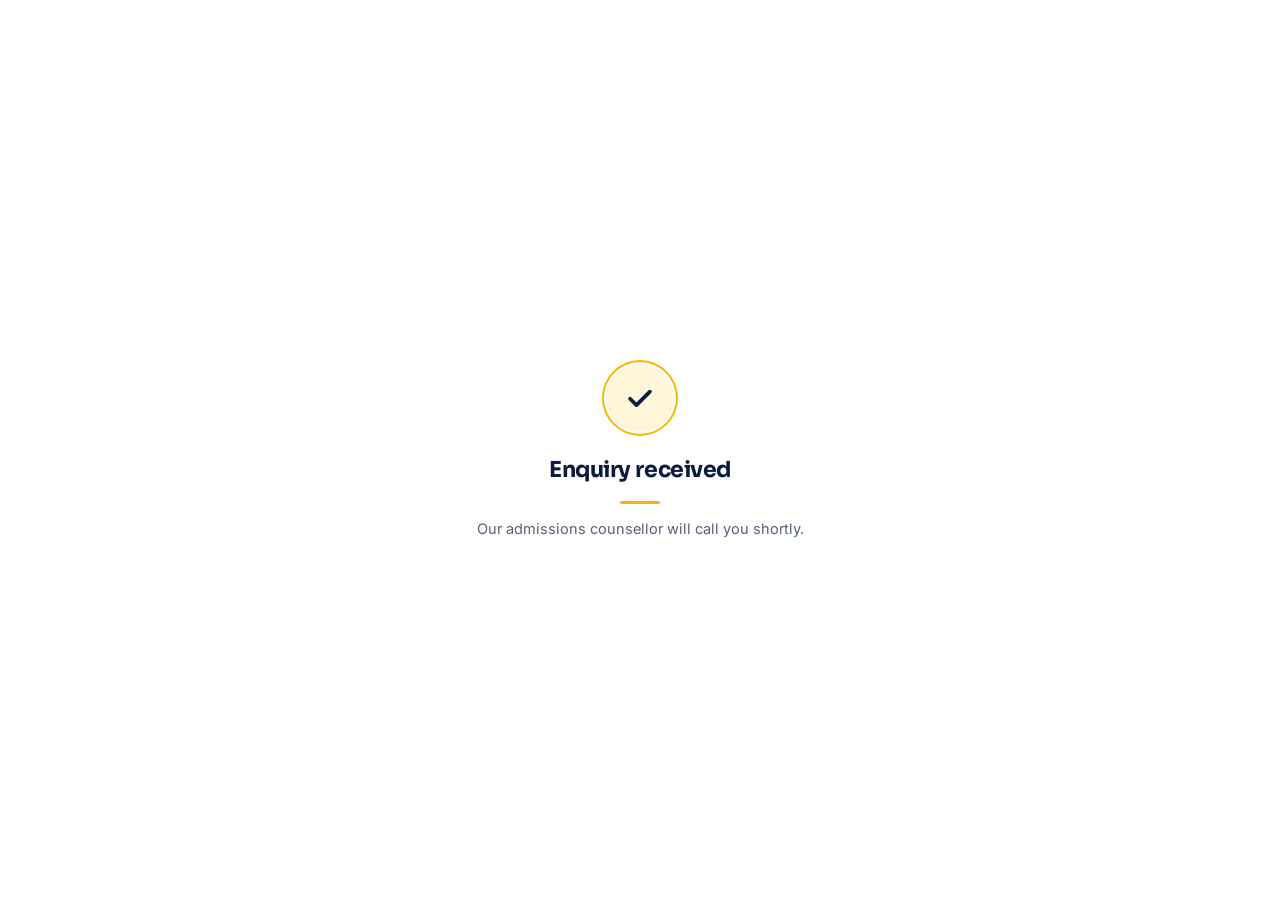
==== thank-you.html @ e4c2b030 "dfgh" ====
<!doctype html>
<html lang="en">
<head>
  <meta charset="utf-8">
  <meta name="viewport" content="width=device-width, initial-scale=1">
  <meta name="robots" content="noindex, nofollow">
  <title>Enquiry received · Graphic Era</title>
  <!-- Shown inside the hero form card after a NoPaperForms submission (set as the widget's redirect URL). -->
  <style>
    @font-face{font-family:"Sora";src:url(assets/fonts/sora.woff2) format("woff2");font-weight:100 800;font-display:swap}
    @font-face{font-family:"Inter";src:url(assets/fonts/inter.woff2) format("woff2");font-weight:100 900;font-display:swap}
    :root{--ink:#0A1B3F;--gold:#F5B700;--muted:#55617B;--line:#E2E7F1}
    *{box-sizing:border-box}
    html,body{height:100%;margin:0}
    body{display:grid;place-items:center;padding:24px;background:#fff;color:var(--ink);
      font-family:"Inter",ui-sans-serif,system-ui,-apple-system,"Segoe UI",Roboto,sans-serif;-webkit-font-smoothing:antialiased;text-align:center}
    .done{width:100%;max-width:340px;display:grid;justify-items:center;gap:14px}
    .tick{width:76px;height:76px;border-radius:50%;display:grid;place-items:center;
      background:radial-gradient(circle,#FFF6D9 0 62%,transparent 63%);box-shadow:inset 0 0 0 2px var(--gold);animation:pop .5s cubic-bezier(.2,.9,.3,1.3) both}
    .tick svg{width:34px;height:34px}
    .tick path{fill:none;stroke:var(--ink);stroke-width:2.6;stroke-linecap:round;stroke-linejoin:round;stroke-dasharray:24;stroke-dashoffset:24;animation:draw .45s .35s ease-out forwards}
    h1{margin:6px 0 0;font-family:"Sora","Inter",sans-serif;font-size:22px;line-height:1.25;font-weight:700;letter-spacing:-.02em}
    p{margin:0;font-size:14.5px;line-height:1.55;color:var(--muted)}
    .rule{width:40px;height:3px;border-radius:3px;background:var(--gold);margin-top:4px}
    @keyframes pop{from{transform:scale(.6);opacity:0}}
    @keyframes draw{to{stroke-dashoffset:0}}
    @media (prefers-reduced-motion:reduce){.tick{animation:none}.tick path{animation:none;stroke-dashoffset:0}}
  </style>
</head>
<body>
  <main class="done" role="status">
    <div class="tick" aria-hidden="true"><svg viewBox="0 0 24 24"><path d="m5 12.5 4.5 4.5L19 7.5"/></svg></div>
    <h1>Enquiry received</h1>
    <span class="rule" aria-hidden="true"></span>
    <p>Our admissions counsellor will call you shortly.</p>
  </main>
</body>
</html>
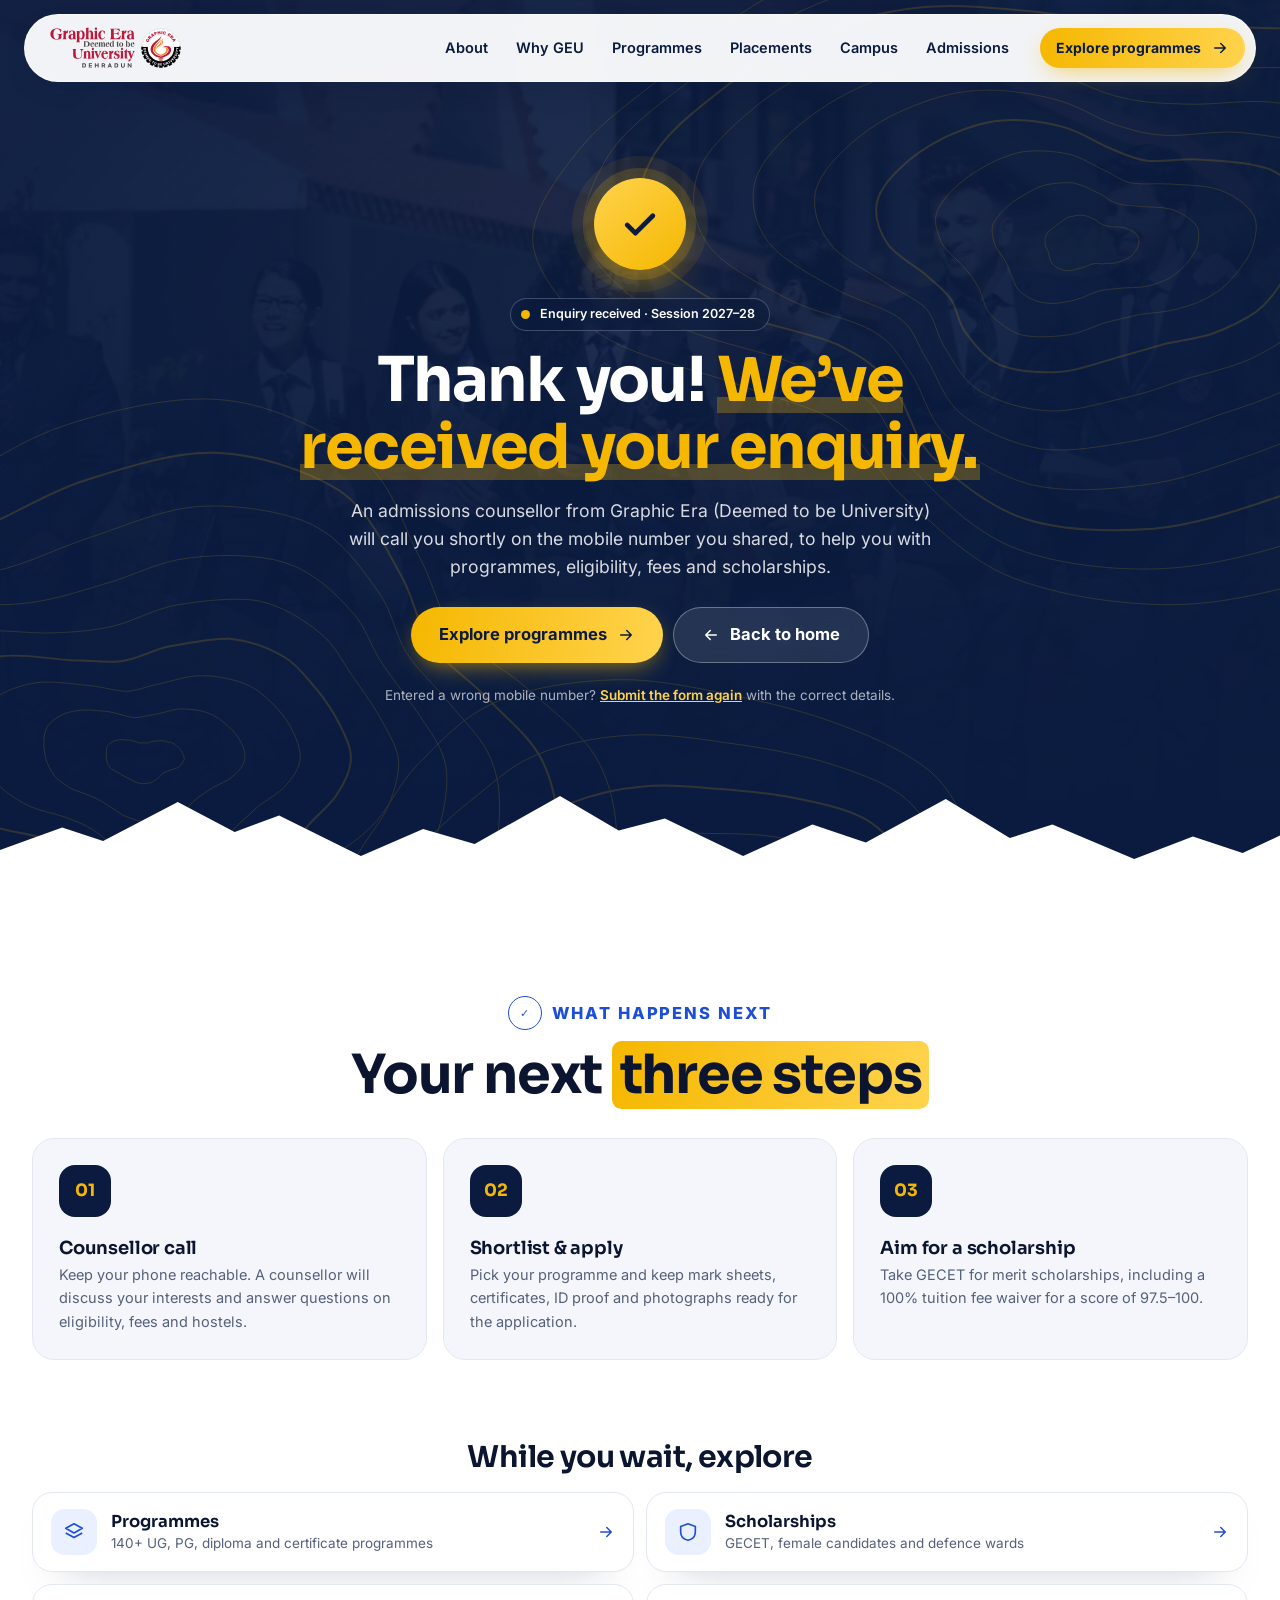
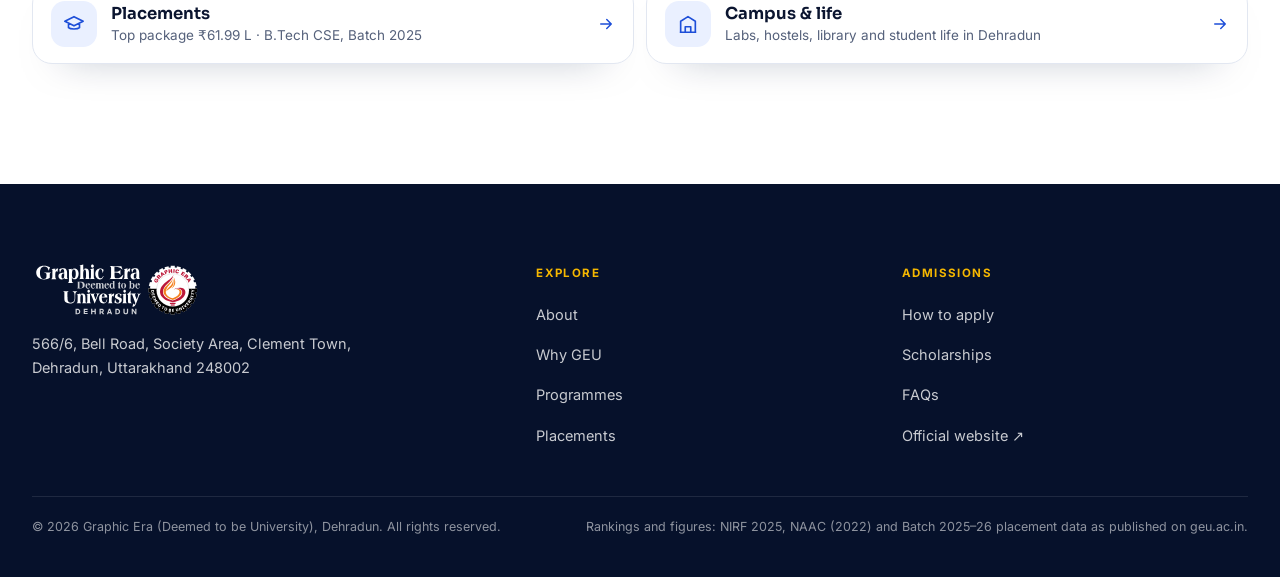
==== commit bf86b454: "jh" ====
--- a/thank-you.html
+++ b/thank-you.html
@@ -2,37 +2,149 @@
 <html lang="en">
 <head>
   <meta charset="utf-8">
-  <meta name="viewport" content="width=device-width, initial-scale=1">
+  <meta name="viewport" content="width=device-width, initial-scale=1, viewport-fit=cover">
   <meta name="robots" content="noindex, nofollow">
-  <title>Enquiry received · Graphic Era</title>
-  <!-- Shown inside the hero form card after a NoPaperForms submission (set as the widget's redirect URL). -->
-  <style>
-    @font-face{font-family:"Sora";src:url(assets/fonts/sora.woff2) format("woff2");font-weight:100 800;font-display:swap}
-    @font-face{font-family:"Inter";src:url(assets/fonts/inter.woff2) format("woff2");font-weight:100 900;font-display:swap}
-    :root{--ink:#0A1B3F;--gold:#F5B700;--muted:#55617B;--line:#E2E7F1}
-    *{box-sizing:border-box}
-    html,body{height:100%;margin:0}
-    body{display:grid;place-items:center;padding:24px;background:#fff;color:var(--ink);
-      font-family:"Inter",ui-sans-serif,system-ui,-apple-system,"Segoe UI",Roboto,sans-serif;-webkit-font-smoothing:antialiased;text-align:center}
-    .done{width:100%;max-width:340px;display:grid;justify-items:center;gap:14px}
-    .tick{width:76px;height:76px;border-radius:50%;display:grid;place-items:center;
-      background:radial-gradient(circle,#FFF6D9 0 62%,transparent 63%);box-shadow:inset 0 0 0 2px var(--gold);animation:pop .5s cubic-bezier(.2,.9,.3,1.3) both}
-    .tick svg{width:34px;height:34px}
-    .tick path{fill:none;stroke:var(--ink);stroke-width:2.6;stroke-linecap:round;stroke-linejoin:round;stroke-dasharray:24;stroke-dashoffset:24;animation:draw .45s .35s ease-out forwards}
-    h1{margin:6px 0 0;font-family:"Sora","Inter",sans-serif;font-size:22px;line-height:1.25;font-weight:700;letter-spacing:-.02em}
-    p{margin:0;font-size:14.5px;line-height:1.55;color:var(--muted)}
-    .rule{width:40px;height:3px;border-radius:3px;background:var(--gold);margin-top:4px}
-    @keyframes pop{from{transform:scale(.6);opacity:0}}
-    @keyframes draw{to{stroke-dashoffset:0}}
-    @media (prefers-reduced-motion:reduce){.tick{animation:none}.tick path{animation:none;stroke-dashoffset:0}}
-  </style>
+  <title>Thank you · Enquiry received · Graphic Era (Deemed to be University)</title>
+  <meta name="description" content="Your admissions enquiry for Session 2027–28 at Graphic Era (Deemed to be University), Dehradun has been received.">
+  <meta name="theme-color" content="#0A1B3F">
+  <link rel="icon" href="assets/brand/favicon.svg" type="image/svg+xml">
+  <script>
+    // NoPaperForms opens its redirect URL inside the form's iframe. There we show only a compact
+    // confirmation and send the whole tab to this page, so the visitor sees the full thank-you page.
+    // Works when this file is on the same domain (and http/https, www/non-www) as the landing page.
+    (function () {
+      if (window.top === window.self) return;
+      document.documentElement.classList.add('ty-framed');
+      try { window.top.location.href = window.location.href; } catch (e) { /* blocked: the compact card + "Continue" link stay */ }
+    })();
+  </script>
+  <link rel="preload" href="assets/fonts/sora.woff2" as="font" type="font/woff2" crossorigin>
+  <link rel="preload" href="assets/fonts/inter.woff2" as="font" type="font/woff2" crossorigin>
+  <link rel="stylesheet" href="assets/css/style.css?v=12">
+  <!-- Conversion tags (Google Ads, Meta, GA4 "generate_lead"…) go here, wrapped in
+       if (window.top === window.self) { … } so they fire once, on the full page only. -->
 </head>
 <body>
-  <main class="done" role="status">
-    <div class="tick" aria-hidden="true"><svg viewBox="0 0 24 24"><path d="m5 12.5 4.5 4.5L19 7.5"/></svg></div>
-    <h1>Enquiry received</h1>
-    <span class="rule" aria-hidden="true"></span>
-    <p>Our admissions counsellor will call you shortly.</p>
-  </main>
+<svg width="0" height="0" style="position:absolute" aria-hidden="true">
+  <symbol id="i-arrow" viewBox="0 0 24 24"><path d="M5 12h14M13 6l6 6-6 6" fill="none" stroke="currentColor" stroke-width="2" stroke-linecap="round" stroke-linejoin="round"/></symbol>
+  <symbol id="i-back" viewBox="0 0 24 24"><path d="M19 12H5M11 6l-6 6 6 6" fill="none" stroke="currentColor" stroke-width="2" stroke-linecap="round" stroke-linejoin="round"/></symbol>
+  <symbol id="i-phone" viewBox="0 0 24 24"><path d="M5 4h4l2 5-2.5 1.5a11 11 0 0 0 5 5L15 13l5 2v4a2 2 0 0 1-2 2A16 16 0 0 1 3 6a2 2 0 0 1 2-2" fill="none" stroke="currentColor" stroke-width="1.8" stroke-linejoin="round"/></symbol>
+  <symbol id="i-layers" viewBox="0 0 24 24"><path d="m12 3 9 5-9 5-9-5 9-5z M3 13l9 5 9-5" fill="none" stroke="currentColor" stroke-width="1.8" stroke-linejoin="round"/></symbol>
+  <symbol id="i-building" viewBox="0 0 24 24"><path d="M4 21V9l8-5 8 5v12M9 21v-6h6v6M3 21h18" fill="none" stroke="currentColor" stroke-width="1.8" stroke-linejoin="round"/></symbol>
+  <symbol id="i-cap" viewBox="0 0 24 24"><path d="m2 9 10-5 10 5-10 5L2 9zm4 2v5c2 2 10 2 12 0v-5" fill="none" stroke="currentColor" stroke-width="1.8" stroke-linejoin="round"/></symbol>
+  <symbol id="i-shield" viewBox="0 0 24 24"><path d="M12 3 4 6v6c0 5 3.5 8 8 9 4.5-1 8-4 8-9V6l-8-3z" fill="none" stroke="currentColor" stroke-width="1.8" stroke-linejoin="round"/></symbol>
+  <symbol id="i-menu" viewBox="0 0 24 24"><path d="M4 7h16M4 12h16M4 17h10" fill="none" stroke="currentColor" stroke-width="2" stroke-linecap="round"/></symbol>
+  <symbol id="i-close" viewBox="0 0 24 24"><path d="M6 6l12 12M18 6 6 18" fill="none" stroke="currentColor" stroke-width="2" stroke-linecap="round"/></symbol>
+  <symbol id="topo" viewBox="0 0 1440 900"><path d="M1232 250C1232 253 1230 256 1228 259C1226 262 1223 264 1220 266C1216 268 1212 269 1208 270C1204 271 1199 270 1195 271C1191 271 1188 270 1185 271C1181 272 1178 274 1174 275C1170 276 1164 278 1160 278C1155 278 1150 276 1147 274C1144 272 1142 269 1141 266C1140 263 1140 260 1139 258C1138 255 1136 253 1136 250C1136 247 1136 244 1137 242C1138 239 1140 237 1143 235C1145 233 1148 231 1151 229C1154 227 1157 224 1160 223C1164 222 1169 221 1173 221C1178 221 1182 223 1186 225C1189 226 1191 229 1194 230C1197 232 1200 232 1204 233C1208 233 1214 233 1218 234C1223 236 1228 238 1230 241C1232 243 1233 247 1232 250Z"/><path d="M1293 250C1292 257 1287 263 1283 269C1278 275 1272 280 1265 285C1258 289 1249 292 1240 294C1231 296 1221 295 1213 296C1205 297 1199 297 1191 299C1183 301 1176 306 1167 308C1158 310 1145 313 1136 311C1126 310 1117 305 1111 300C1105 295 1104 288 1101 282C1098 276 1097 271 1094 266C1091 261 1086 256 1084 250C1082 244 1081 238 1082 232C1084 226 1089 220 1094 215C1099 210 1106 205 1113 201C1120 197 1128 192 1136 190C1145 188 1157 187 1166 188C1175 190 1184 195 1192 199C1199 202 1203 207 1210 209C1216 211 1223 211 1233 212C1242 213 1256 212 1266 215C1275 218 1285 224 1290 230C1295 235 1294 243 1293 250Z"/><path d="M1350 250C1348 260 1341 270 1334 279C1327 287 1320 296 1309 302C1299 309 1285 314 1273 317C1260 321 1245 321 1233 323C1221 326 1211 328 1199 331C1186 335 1173 342 1159 344C1144 346 1125 347 1112 344C1099 340 1088 331 1080 323C1073 315 1072 304 1068 296C1063 287 1059 281 1052 274C1046 266 1035 259 1030 250C1026 241 1022 230 1024 221C1026 212 1034 202 1042 194C1050 186 1061 178 1072 172C1084 165 1098 159 1112 156C1127 154 1145 155 1159 158C1173 161 1186 170 1197 175C1208 180 1214 186 1225 188C1236 190 1249 188 1264 189C1279 190 1301 190 1315 195C1330 200 1343 210 1349 219C1355 228 1353 240 1350 250Z"/><path d="M1401 250C1397 263 1389 276 1381 287C1373 299 1365 311 1353 320C1340 329 1323 337 1307 343C1291 348 1272 350 1256 354C1239 359 1225 363 1207 368C1189 373 1169 381 1150 382C1130 383 1106 381 1090 375C1074 368 1063 353 1054 341C1046 330 1046 317 1039 307C1032 297 1023 291 1012 281C1001 272 982 262 974 250C966 238 961 223 963 210C965 197 976 183 988 172C999 161 1015 150 1031 142C1048 134 1068 126 1089 124C1109 122 1134 125 1153 130C1171 134 1187 146 1202 152C1217 158 1225 163 1241 165C1257 167 1277 162 1298 164C1319 165 1349 167 1367 174C1384 182 1399 196 1405 208C1410 221 1405 237 1401 250Z" stroke-width="2"/><path d="M1444 250C1439 266 1432 281 1424 295C1416 310 1409 325 1396 337C1383 350 1363 361 1344 370C1325 378 1302 383 1281 389C1260 396 1240 404 1216 409C1193 414 1165 423 1141 422C1116 421 1088 413 1070 402C1052 392 1042 371 1033 357C1024 343 1024 329 1014 317C1003 306 986 300 970 289C953 278 926 265 915 250C903 235 897 215 900 198C903 182 918 164 934 150C949 136 969 122 991 113C1014 103 1040 94 1066 93C1092 91 1123 96 1146 102C1170 108 1189 122 1208 128C1227 134 1239 138 1260 139C1282 140 1310 134 1336 136C1363 139 1398 143 1418 154C1437 164 1449 183 1454 199C1458 215 1449 234 1444 250Z"/><path d="M1478 250C1473 268 1469 285 1463 302C1457 320 1453 339 1440 355C1427 372 1406 387 1385 399C1363 411 1335 419 1309 428C1283 437 1256 448 1226 453C1197 458 1161 465 1132 461C1103 456 1071 442 1052 427C1032 412 1026 387 1015 370C1004 353 1003 340 988 328C973 316 946 310 923 298C901 285 867 268 853 250C838 232 833 207 838 187C843 167 863 146 883 129C902 113 927 97 954 86C981 75 1014 65 1045 63C1076 61 1112 68 1140 74C1168 81 1190 95 1214 100C1238 106 1256 106 1283 107C1311 108 1348 101 1378 106C1409 110 1447 120 1466 134C1486 148 1492 172 1494 192C1496 211 1483 232 1478 250Z"/><path d="M1506 250C1501 271 1504 289 1501 309C1498 330 1499 354 1487 374C1475 395 1453 415 1428 431C1403 446 1371 459 1339 470C1307 481 1273 494 1237 498C1201 503 1157 506 1123 498C1090 490 1057 469 1036 449C1015 430 1011 401 998 383C985 364 980 352 959 340C938 327 900 322 872 307C843 292 804 272 789 250C773 228 772 199 780 176C789 153 814 130 837 111C860 92 889 74 920 61C952 48 989 38 1024 35C1060 32 1100 40 1133 45C1166 50 1192 63 1222 67C1251 71 1277 69 1310 70C1344 71 1389 66 1423 73C1456 81 1494 97 1511 116C1528 135 1527 164 1526 186C1525 208 1510 229 1506 250Z"/><path d="M1528 250C1527 272 1538 293 1540 317C1541 341 1548 370 1537 395C1526 419 1501 444 1474 464C1446 483 1408 499 1370 512C1332 525 1289 539 1247 543C1204 546 1153 545 1116 533C1078 521 1044 492 1021 470C998 447 996 415 979 396C963 377 950 367 923 354C895 341 846 335 813 318C780 301 739 275 725 250C711 225 717 192 730 167C742 141 772 117 799 96C826 74 857 54 891 40C925 25 965 12 1005 8C1044 3 1088 9 1126 12C1164 16 1195 25 1231 28C1266 31 1301 26 1341 28C1381 30 1433 28 1468 40C1503 52 1536 77 1550 100C1563 124 1552 157 1549 182C1545 207 1530 228 1528 250Z" stroke-width="2"/><path d="M1551 250C1554 274 1576 297 1582 325C1589 352 1600 387 1589 416C1579 445 1551 474 1520 497C1488 520 1444 539 1400 554C1356 568 1305 582 1256 584C1208 586 1150 580 1108 564C1067 549 1032 515 1007 489C981 464 977 433 956 413C934 394 912 387 877 373C843 359 784 350 749 330C713 309 675 278 665 250C655 222 671 187 688 159C706 131 740 107 770 84C799 61 829 38 865 21C901 3 942 -13 984 -20C1026 -28 1075 -25 1117 -25C1160 -24 1198 -19 1241 -18C1284 -17 1329 -23 1375 -19C1420 -15 1478 -10 1513 8C1547 25 1573 59 1582 87C1591 116 1570 152 1565 179C1560 206 1548 226 1551 250Z"/><path d="M1577 250C1586 276 1620 302 1631 334C1642 365 1656 406 1644 438C1633 471 1600 504 1564 529C1528 555 1477 576 1427 591C1377 606 1319 621 1265 621C1210 621 1147 611 1102 593C1056 575 1021 537 991 511C962 484 954 455 925 435C897 416 862 411 821 395C780 380 714 367 679 343C644 319 614 282 610 250C607 218 635 182 658 153C681 124 717 100 748 75C779 50 805 24 841 3C877 -17 919 -38 963 -49C1008 -61 1060 -63 1108 -66C1156 -69 1202 -68 1253 -69C1303 -69 1360 -75 1410 -68C1461 -60 1522 -47 1555 -23C1588 1 1604 43 1608 76C1612 110 1583 147 1578 176C1573 205 1568 224 1577 250Z"/><path d="M252 780C251 782 249 785 247 787C245 789 240 790 237 791C235 792 232 793 230 794C228 796 227 798 224 800C222 801 219 804 216 804C212 805 208 805 204 804C201 803 198 801 196 800C193 799 191 797 188 796C186 794 183 793 181 792C178 790 176 789 175 787C173 785 173 782 172 780C172 778 172 775 172 773C172 770 172 767 174 765C176 763 179 761 183 760C186 759 192 760 196 760C200 761 203 762 206 763C209 763 211 763 214 763C217 762 220 761 224 761C228 760 232 761 235 762C239 762 242 764 244 766C247 768 249 770 250 773C251 775 252 778 252 780Z"/><path d="M314 780C313 786 308 792 302 797C297 802 288 805 281 809C275 813 270 816 265 820C259 824 256 830 250 835C243 839 234 844 225 845C216 846 204 843 196 840C188 838 182 832 175 828C169 824 164 821 157 818C151 815 143 813 136 810C130 806 123 802 119 797C115 792 112 786 110 780C109 774 107 767 108 761C108 755 109 747 115 742C121 736 131 731 141 730C151 728 165 730 175 731C185 733 193 736 200 737C208 737 213 735 220 734C228 733 238 729 247 728C257 728 268 729 276 732C284 735 291 740 296 745C302 750 307 756 310 762C313 767 315 774 314 780Z"/><path d="M371 780C370 789 363 799 356 807C349 815 337 821 328 828C320 835 313 842 305 849C297 857 290 868 278 874C266 880 249 886 234 886C219 886 201 879 189 873C176 868 168 858 158 852C148 846 140 843 129 839C118 835 104 833 93 828C81 822 70 815 62 807C54 800 49 790 46 780C42 770 39 759 41 749C42 738 46 726 56 718C66 710 85 703 101 701C118 699 140 703 155 704C171 706 182 710 194 710C206 709 215 704 228 702C241 699 258 693 272 694C287 694 304 698 316 703C328 708 337 717 345 725C353 733 359 742 364 752C368 761 372 771 371 780Z"/><path d="M423 780C423 792 416 805 408 817C401 828 388 837 379 848C369 859 362 871 351 883C339 894 327 910 309 917C291 924 265 929 243 927C222 925 199 912 182 903C165 894 156 881 142 874C129 866 117 864 101 859C85 855 64 853 48 846C31 839 15 829 3 818C-8 807 -15 794 -20 780C-25 766 -29 750 -26 736C-23 722 -15 705 0 695C15 684 42 677 64 674C87 671 115 677 136 678C156 678 170 681 187 679C204 677 218 668 236 664C255 661 280 655 299 656C319 658 340 666 355 675C369 683 378 697 388 708C397 719 405 731 411 743C417 755 424 768 423 780Z" stroke-width="2"/><path d="M472 780C473 795 468 811 462 827C455 842 444 855 434 871C424 886 417 904 401 919C386 934 366 954 341 962C317 969 280 971 252 966C225 961 197 942 176 930C155 918 144 903 127 895C110 887 93 886 71 881C50 876 21 874 0 865C-22 857 -42 844 -56 829C-70 815 -79 797 -84 780C-90 763 -94 742 -89 725C-83 707 -72 686 -52 674C-32 661 2 653 30 649C58 645 91 651 116 650C140 649 157 648 179 643C201 638 221 625 246 621C271 617 304 613 328 617C352 622 374 636 390 649C406 661 414 679 424 693C434 708 444 721 452 735C460 750 470 765 472 780Z"/><path d="M519 780C524 798 521 818 517 837C513 856 504 875 493 895C483 915 474 939 454 958C434 976 406 998 373 1006C341 1013 294 1010 261 1002C227 993 195 969 170 955C145 940 133 925 111 917C89 909 64 911 37 906C10 901 -27 897 -52 886C-78 875 -100 858 -116 840C-131 823 -139 801 -144 780C-149 759 -153 735 -145 714C-137 693 -122 670 -98 655C-74 640 -34 632 -2 625C30 619 65 623 93 619C122 615 142 608 169 600C196 593 226 576 257 573C288 569 329 569 356 578C384 587 406 608 422 626C439 643 443 664 455 681C466 698 478 712 489 728C500 745 514 762 519 780Z"/><path d="M567 780C576 801 577 824 575 848C573 871 566 895 555 920C543 944 532 975 507 996C482 1017 443 1041 403 1047C364 1053 308 1045 268 1034C228 1023 194 994 165 979C135 964 119 951 92 944C64 936 30 941 -3 935C-36 929 -79 923 -108 909C-136 895 -158 872 -173 851C-188 829 -193 804 -197 780C-200 756 -203 729 -193 705C-183 682 -164 656 -138 639C-111 622 -68 612 -34 602C0 593 36 592 68 584C100 575 124 562 158 551C191 540 232 522 269 520C307 518 354 525 384 539C414 554 434 584 450 606C466 627 468 651 480 670C493 690 510 704 524 722C539 740 559 759 567 780Z"/><path d="M619 780C631 804 636 831 635 859C635 886 629 916 616 945C603 974 588 1009 557 1033C526 1056 477 1079 430 1084C383 1089 320 1076 274 1063C229 1050 193 1019 159 1005C124 991 103 982 68 976C33 970 -11 977 -50 969C-89 962 -137 951 -166 933C-196 914 -213 886 -226 861C-238 835 -239 807 -240 780C-242 753 -243 724 -232 698C-221 672 -201 645 -173 625C-145 605 -102 592 -67 579C-31 565 4 558 39 544C75 530 105 509 145 495C186 482 238 464 282 465C326 466 378 483 410 503C442 524 458 562 473 588C489 615 490 640 505 661C519 682 542 695 561 715C580 735 607 756 619 780Z" stroke-width="2"/><path d="M676 780C691 807 697 839 696 870C696 901 690 936 675 968C659 1001 638 1040 602 1065C565 1090 507 1112 453 1116C400 1120 331 1102 280 1089C230 1076 192 1047 152 1035C111 1023 81 1021 39 1017C-4 1012 -60 1019 -104 1009C-148 999 -198 980 -226 957C-254 933 -264 899 -272 869C-280 840 -276 809 -275 780C-274 751 -275 720 -264 692C-252 664 -233 635 -205 612C-178 588 -137 572 -101 553C-66 535 -32 519 7 500C46 480 84 451 132 436C179 421 244 405 294 411C345 416 400 444 434 471C467 498 478 544 494 573C510 603 512 628 530 650C549 672 580 685 604 707C629 729 661 753 676 780Z"/><path d="M832 980C830 985 830 988 829 993C828 997 830 1003 827 1007C825 1012 821 1017 815 1020C809 1023 801 1025 793 1026C786 1027 778 1027 771 1027C763 1028 756 1028 749 1027C743 1026 736 1024 730 1021C725 1019 721 1015 716 1012C712 1009 708 1006 702 1004C696 1001 686 999 679 995C673 991 664 985 662 980C660 975 663 968 668 963C673 958 684 955 691 952C699 949 707 948 714 947C721 945 726 943 732 942C738 940 744 939 751 938C757 938 763 938 770 938C776 937 783 937 791 937C799 937 810 936 817 938C825 940 834 944 838 948C842 953 841 960 840 965C840 970 834 975 832 980Z"/><path d="M891 980C890 988 894 996 894 1005C895 1014 899 1025 894 1034C890 1043 880 1053 868 1058C856 1064 838 1066 823 1067C809 1069 794 1068 780 1067C766 1067 753 1066 741 1064C729 1061 717 1057 707 1053C697 1048 691 1042 681 1037C672 1033 662 1030 649 1025C636 1020 616 1016 604 1009C591 1001 577 990 575 980C573 970 581 957 591 949C601 940 621 935 635 929C649 924 663 922 675 918C687 914 696 910 707 907C718 904 730 901 742 900C754 898 766 899 779 898C792 898 805 897 819 898C834 899 852 899 865 903C879 908 892 916 898 924C904 933 901 945 900 954C899 963 892 972 891 980Z"/><path d="M950 980C952 992 963 1004 966 1018C969 1032 975 1051 968 1064C961 1078 942 1091 923 1099C904 1106 875 1107 853 1108C831 1110 809 1107 789 1106C769 1104 750 1102 733 1098C716 1095 700 1088 686 1082C671 1076 662 1069 646 1063C631 1057 613 1054 593 1048C573 1041 542 1035 525 1024C508 1012 490 995 490 980C489 965 505 948 520 936C536 924 564 916 584 908C603 901 619 896 635 889C651 882 663 874 679 868C695 863 714 858 732 856C750 854 769 855 788 856C808 856 828 856 848 858C868 861 893 863 910 871C927 878 943 891 950 903C957 915 952 932 952 944C952 957 947 968 950 980Z"/><path d="M1010 980C1018 996 1039 1014 1046 1033C1052 1052 1058 1079 1047 1096C1036 1114 1006 1131 979 1139C951 1148 912 1148 882 1148C851 1149 823 1145 797 1142C771 1140 747 1137 725 1133C703 1128 683 1120 664 1113C645 1105 630 1097 609 1090C587 1083 561 1080 534 1072C507 1063 467 1053 446 1038C426 1023 409 999 411 980C413 961 438 939 459 924C480 909 513 900 535 889C557 878 574 869 592 858C611 847 626 833 648 825C669 817 696 810 721 808C746 805 773 808 799 810C825 812 851 814 876 819C902 824 931 830 951 841C970 852 985 870 993 886C1000 901 994 920 997 936C1000 952 1002 964 1010 980Z" stroke-width="2"/><path d="M1075 980C1090 1000 1122 1024 1131 1049C1140 1074 1144 1107 1127 1129C1111 1150 1069 1169 1032 1178C996 1188 947 1185 909 1185C871 1186 837 1182 805 1179C773 1176 745 1174 717 1168C690 1163 665 1154 640 1146C615 1138 595 1128 567 1120C539 1112 504 1108 471 1097C439 1086 392 1072 371 1052C350 1033 338 1003 344 980C350 957 384 933 408 915C432 896 466 885 489 870C512 855 524 839 545 823C565 808 585 787 612 776C639 764 676 757 709 755C742 753 777 758 810 763C842 767 874 773 904 781C933 790 965 800 986 815C1007 830 1020 852 1029 871C1038 890 1032 910 1040 928C1047 946 1059 960 1075 980Z"/><path d="M1145 980C1168 1004 1210 1035 1220 1065C1230 1095 1228 1135 1204 1160C1181 1185 1126 1203 1081 1213C1035 1223 978 1220 934 1220C889 1220 851 1218 814 1216C776 1214 742 1213 708 1208C675 1202 644 1192 613 1183C582 1174 556 1164 521 1154C487 1144 444 1138 407 1123C371 1108 322 1089 303 1065C283 1041 279 1006 290 980C300 954 341 929 366 907C391 886 421 871 442 851C463 831 470 807 492 785C514 763 538 735 572 721C606 706 654 699 696 698C737 697 781 707 820 715C859 723 897 733 930 746C963 758 996 774 1018 792C1040 811 1050 837 1061 858C1072 879 1069 900 1083 920C1097 940 1122 956 1145 980Z"/></symbol>
+  <symbol id="ridge" viewBox="0 0 1440 120" preserveAspectRatio="none"><path d="M0 120V84l70-30 46 18 84-52 64 40 50-22 92 54 70-36 58 20 96-64 66 46 52-16 88 50 78-42 60 24 90-58 72 52 48-18 92 46 66-30 56 22 72-40v118z"/></symbol>
+</svg>
+
+<!-- Compact view, shown only while this page is inside the NoPaperForms iframe -->
+<div class="ty-mini" role="status">
+  <span class="ty__seal ty__seal--sm" aria-hidden="true"><svg viewBox="0 0 24 24"><path d="m5 12.5 4.5 4.5L19 7.5" pathLength="24"/></svg></span>
+  <p class="ty-mini__t">Enquiry received</p>
+  <p class="ty-mini__p">Our admissions counsellor will call you shortly.</p>
+  <a class="btn btn--gold btn--sm" href="thank-you.html" target="_top">Continue<svg aria-hidden="true"><use href="#i-arrow"/></svg></a>
+</div>
+
+<a class="skip" href="#main">Skip to content</a>
+
+<!-- ================================================================= HEADER (same as the landing page) -->
+<header class="hdr" id="hdr">
+  <div class="hdr__bar">
+    <a class="hdr__logo" href="index.html" aria-label="Graphic Era (Deemed to be University), home">
+      <img src="assets/brand/logo-dark.svg" width="160" height="49" alt="Graphic Era (Deemed to be University)">
+    </a>
+    <nav class="hdr__nav" aria-label="Primary">
+      <a href="index.html#about">About</a><a href="index.html#why">Why GEU</a><a href="index.html#programmes">Programmes</a><a href="index.html#placements">Placements</a><a href="index.html#campus">Campus</a><a href="index.html#admissions">Admissions</a>
+    </nav>
+    <a class="btn btn--gold btn--sm hdr__cta" href="index.html#programmes">Explore programmes<svg aria-hidden="true"><use href="#i-arrow"/></svg></a>
+    <a class="hdr__menu" href="#menu" aria-label="Open menu"><svg aria-hidden="true"><use href="#i-menu"/></svg></a>
+    <a class="hdr__menu hdr__x" href="#_" aria-label="Close menu"><svg aria-hidden="true"><use href="#i-close"/></svg></a>
+  </div>
+  <div class="menu" id="menu">
+    <nav aria-label="Sections">
+      <a href="index.html#about"><span class="mono">01</span>About</a>
+      <a href="index.html#why"><span class="mono">02</span>Why GEU</a>
+      <a href="index.html#programmes"><span class="mono">03</span>Programmes</a>
+      <a href="index.html#placements"><span class="mono">04</span>Placements</a>
+      <a href="index.html#campus"><span class="mono">05</span>Campus</a>
+      <a href="index.html#admissions"><span class="mono">06</span>Admissions</a>
+      <a href="index.html#faq"><span class="mono">07</span>FAQs</a>
+    </nav>
+    <a class="btn btn--gold" href="index.html">Back to home<svg aria-hidden="true"><use href="#i-arrow"/></svg></a>
+  </div>
+  <a class="scrim" href="#_" tabindex="-1" aria-hidden="true"></a>
+</header>
+
+<main id="main">
+  <!-- =============================================================== CONFIRMATION HERO -->
+  <section class="ty-hero" aria-labelledby="ty-title">
+    <picture class="hero__media">
+      <img src="assets/img/hero/students-on-campus-1024.webp" srcset="assets/img/hero/students-on-campus-640.webp 640w, assets/img/hero/students-on-campus-1024.webp 1024w, assets/img/hero/students-on-campus-1600.webp 1600w" sizes="100vw" width="1600" height="900" alt="" fetchpriority="high" decoding="async">
+    </picture>
+    <div class="hero__veil" aria-hidden="true"></div>
+    <svg class="topo hero__topo" viewBox="0 0 1440 900" preserveAspectRatio="xMidYMid slice" aria-hidden="true"><use href="#topo"/></svg>
+
+    <div class="wrap ty" role="status">
+      <span class="ty__seal" aria-hidden="true"><svg viewBox="0 0 24 24"><path d="m5 12.5 4.5 4.5L19 7.5" pathLength="24"/></svg></span>
+      <p class="pill"><span class="pill__dot" aria-hidden="true"></span>Enquiry received · Session 2027–28</p>
+      <h1 class="ty__title" id="ty-title">Thank you! <span class="hl">We’ve received your enquiry.</span></h1>
+      <p class="ty__lede">An admissions counsellor from Graphic Era (Deemed to be University) will call you shortly on the mobile number you shared, to help you with programmes, eligibility, fees and scholarships.</p>
+      <div class="hero__ctas">
+        <a class="btn btn--gold btn--lg" href="index.html#programmes">Explore programmes<svg aria-hidden="true"><use href="#i-arrow"/></svg></a>
+        <a class="btn btn--glass btn--lg" href="index.html"><svg aria-hidden="true"><use href="#i-back"/></svg>Back to home</a>
+      </div>
+      <p class="ty__note">Entered a wrong mobile number? <a href="index.html#apply">Submit the form again</a> with the correct details.</p>
+    </div>
+    <svg class="ridge ridge--hero" aria-hidden="true"><use href="#ridge"/></svg>
+  </section>
+
+  <!-- =============================================================== WHAT HAPPENS NEXT -->
+  <section class="sec ty-next" aria-labelledby="next-title">
+    <div class="wrap">
+      <div class="ty-next__head">
+        <p class="eyebrow"><span class="mono">✓</span>What happens next</p>
+        <h2 class="h2" id="next-title">Your next <span class="mark">three steps</span></h2>
+      </div>
+
+      <ol class="ty-steps">
+        <li class="ty-step" data-reveal><span class="journey__n">01</span><div><h3>Counsellor call</h3><p>Keep your phone reachable. A counsellor will discuss your interests and answer questions on eligibility, fees and hostels.</p></div></li>
+        <li class="ty-step" data-reveal><span class="journey__n">02</span><div><h3>Shortlist &amp; apply</h3><p>Pick your programme and keep mark sheets, certificates, ID proof and photographs ready for the application.</p></div></li>
+        <li class="ty-step" data-reveal><span class="journey__n">03</span><div><h3>Aim for a scholarship</h3><p>Take GECET for merit scholarships, including a 100% tuition fee waiver for a score of 97.5–100.</p></div></li>
+      </ol>
+
+      <h3 class="h3 ty-explore">While you wait, explore</h3>
+      <ul class="ty-links">
+        <li><a class="ty-link" href="index.html#programmes"><span class="ty-link__ico"><svg aria-hidden="true"><use href="#i-layers"/></svg></span><span><b>Programmes</b><small>140+ UG, PG, diploma and certificate programmes</small></span><svg class="ty-link__go" aria-hidden="true"><use href="#i-arrow"/></svg></a></li>
+        <li><a class="ty-link" href="index.html#scholarships"><span class="ty-link__ico"><svg aria-hidden="true"><use href="#i-shield"/></svg></span><span><b>Scholarships</b><small>GECET, female candidates and defence wards</small></span><svg class="ty-link__go" aria-hidden="true"><use href="#i-arrow"/></svg></a></li>
+        <li><a class="ty-link" href="index.html#placements"><span class="ty-link__ico"><svg aria-hidden="true"><use href="#i-cap"/></svg></span><span><b>Placements</b><small>Top package ₹61.99 L · B.Tech CSE, Batch 2025</small></span><svg class="ty-link__go" aria-hidden="true"><use href="#i-arrow"/></svg></a></li>
+        <li><a class="ty-link" href="index.html#campus"><span class="ty-link__ico"><svg aria-hidden="true"><use href="#i-building"/></svg></span><span><b>Campus &amp; life</b><small>Labs, hostels, library and student life in Dehradun</small></span><svg class="ty-link__go" aria-hidden="true"><use href="#i-arrow"/></svg></a></li>
+      </ul>
+    </div>
+  </section>
+</main>
+
+<!-- ================================================================= FOOTER (same as the landing page) -->
+<footer class="ftr ftr--plain">
+  <div class="wrap ftr__grid">
+    <div>
+      <img src="assets/brand/logo.svg" width="180" height="56" alt="Graphic Era (Deemed to be University)" loading="lazy">
+      <p class="ftr__addr">566/6, Bell Road, Society Area, Clement Town, Dehradun, Uttarakhand 248002</p>
+    </div>
+    <nav aria-label="Footer">
+      <p class="mono">Explore</p>
+      <ul><li><a href="index.html#about">About</a></li><li><a href="index.html#why">Why GEU</a></li><li><a href="index.html#programmes">Programmes</a></li><li><a href="index.html#placements">Placements</a></li></ul>
+    </nav>
+    <nav aria-label="Admissions">
+      <p class="mono">Admissions</p>
+      <ul><li><a href="index.html#admissions">How to apply</a></li><li><a href="index.html#scholarships">Scholarships</a></li><li><a href="index.html#faq">FAQs</a></li><li><a href="https://geu.ac.in" rel="noopener">Official website ↗</a></li></ul>
+    </nav>
+  </div>
+  <div class="wrap ftr__fine">
+    <p>© 2026 Graphic Era (Deemed to be University), Dehradun. All rights reserved.</p>
+    <p>Rankings and figures: NIRF 2025, NAAC (2022) and Batch 2025–26 placement data as published on geu.ac.in.</p>
+  </div>
+</footer>
 </body>
 </html>
--- a/assets/css/style.css
+++ b/assets/css/style.css
@@ -0,0 +1,670 @@
+/* =====================================================================
+   Graphic Era (Deemed to be University) · Admissions 2027–28 landing page
+   Static HTML + CSS with an external enquiry widget. Mobile-first.
+   Breakpoints: 560px (large phone / small tablet), 861px (desktop), 1100px (wide).
+
+   Contents
+   01 Fonts & tokens        08 Why GEU (bento)
+   02 Base                  09 Programmes (CSS-only tabs)
+   03 Buttons               10 Placements
+   04 Header & menu         11 Campus
+   05 Hero                  12 Admissions & scholarships
+   06 Enquiry form (#apply) 13 FAQ
+   07 Tapes, sections,      14 CTA, footer, dock
+      About                 15 Motion · 16 Tablet · 17 Desktop · 18 Wide
+   19 Thank-you page (thank-you.html)
+   ===================================================================== */
+
+/* ------------------------------------------------------------- 01 fonts & tokens */
+@font-face{font-family:"Sora";src:url(../fonts/sora.woff2) format("woff2");font-weight:100 800;font-display:swap}
+@font-face{font-family:"Inter";src:url(../fonts/inter.woff2) format("woff2");font-weight:100 900;font-display:swap}
+
+:root{
+  --ink:#0A1B3F; --ink-2:#0F2552; --navy:#123274; --blue:#1D4ED8; --blue-2:#3B6BFF; --sky:#EAF0FF;
+  --gold:#F5B700; --gold-2:#FFD34D; --cream:#FFF6D9; --paper:#FFFFFF; --mist:#F4F6FB; --line:#E2E7F1;
+  --text:#0B1530; --muted:#55617B; --crimson:#BC1839; --ok:#118A55;
+  --display:"Sora","Inter",ui-sans-serif,system-ui,sans-serif;
+  --body:"Inter",ui-sans-serif,system-ui,-apple-system,"Segoe UI",Roboto,sans-serif;
+  --r:18px; --gutter:16px; --hdr:64px;
+  --ease:cubic-bezier(.2,.7,.2,1);
+  --shadow:0 30px 60px -36px rgba(10,27,63,.45);
+}
+
+/* ------------------------------------------------------------- 02 base */
+*,*::before,*::after{box-sizing:border-box}
+[hidden]{display:none!important}
+html{scroll-behavior:smooth;scroll-padding-top:88px;-webkit-text-size-adjust:100%;overflow-x:clip}
+body{margin:0;font-family:var(--body);font-size:16px;line-height:1.6;color:var(--text);background:var(--paper);-webkit-font-smoothing:antialiased;overflow-x:clip;text-rendering:optimizeLegibility}
+img{max-width:100%;height:auto;display:block}
+a{color:inherit}
+button,input,select{font:inherit;color:inherit}
+svg{width:1em;height:1em;flex:none}
+h1,h2,h3,p,figure{margin:0}
+ul,ol{margin:0;padding:0;list-style:none}
+.wrap{width:min(1240px,100% - var(--gutter)*2);margin-inline:auto}
+.mono{font-family:var(--body);font-size:.72rem;font-weight:700;letter-spacing:.12em;text-transform:uppercase}
+.nw{white-space:nowrap}
+.skip{position:absolute;left:12px;top:-60px;z-index:100;background:var(--gold);color:var(--ink);padding:10px 14px;border-radius:10px;font-weight:700;text-decoration:none}
+.skip:focus{top:12px}
+:focus-visible{outline:3px solid var(--blue-2);outline-offset:3px;border-radius:6px}
+/* grid/flex children may shrink below their content */
+.hero__grid>*,.about__grid>*,.acad__head>*,.place__head>*,.ftr__grid>*,.faq__grid>*,.schol>*{min-width:0}
+
+/* ------------------------------------------------------------- 03 buttons */
+.btn{--h:48px;display:inline-flex;align-items:center;justify-content:center;gap:10px;min-height:var(--h);padding:0 22px;border-radius:999px;border:0;font-weight:700;font-size:15px;line-height:1.2;text-decoration:none;cursor:pointer;transition:transform .25s var(--ease),box-shadow .25s,background .25s,color .25s;white-space:nowrap}
+.btn svg{font-size:18px;transition:transform .25s var(--ease)}
+.btn:hover svg{transform:translateX(4px)}
+.btn--gold{background:linear-gradient(100deg,var(--gold),var(--gold-2));color:var(--ink);box-shadow:0 8px 24px -8px rgba(245,183,0,.7)}
+.btn--gold:hover{transform:translateY(-2px);box-shadow:0 14px 30px -10px rgba(245,183,0,.85)}
+.btn--glass{background:rgba(255,255,255,.1);color:#fff;border:1.5px solid rgba(255,255,255,.32);backdrop-filter:blur(8px);-webkit-backdrop-filter:blur(8px)}
+.btn--glass:hover{background:rgba(255,255,255,.2)}
+.btn--sm{--h:40px;padding:0 16px;font-size:14px}
+.btn--lg{--h:56px;padding:0 28px;font-size:16.5px}
+
+/* ------------------------------------------------------------- 04 header & menu */
+.hdr{position:fixed;inset:8px 0 auto;z-index:50;pointer-events:none}
+.hdr__bar{pointer-events:auto;position:relative;z-index:2;width:min(1240px,100% - 16px);margin-inline:auto;height:var(--hdr);display:flex;align-items:center;gap:12px;padding:0 10px 0 16px;border-radius:20px;background:rgba(255,255,255,.95);backdrop-filter:saturate(1.4) blur(14px);-webkit-backdrop-filter:saturate(1.4) blur(14px);box-shadow:0 10px 30px -14px rgba(10,27,63,.35);border:1px solid rgba(255,255,255,.6)}
+.hdr__logo{display:flex;margin-right:auto;border-radius:8px}
+.hdr__logo img{height:38px;width:auto}
+.hdr__nav,.hdr__cta{display:none}
+.hdr__menu{width:44px;height:44px;border-radius:14px;background:var(--ink);color:#fff;display:grid;place-items:center;font-size:22px;text-decoration:none}
+.hdr__x{display:none}
+/* Mobile menu: opens with #menu as the URL target; any section link changes the target and closes it. */
+.menu{display:none;pointer-events:auto;position:relative;z-index:2;width:min(1240px,100% - 16px);margin:8px auto 0;padding:14px;border-radius:22px;background:var(--ink);color:#fff;box-shadow:0 30px 60px -20px rgba(0,0,0,.5);max-height:calc(100svh - var(--hdr) - 32px);overflow-y:auto}
+.menu:target{display:block;animation:drop .35s var(--ease)}
+@keyframes drop{from{opacity:0;transform:translateY(-10px)}}
+.hdr:has(#menu:target) .hdr__menu{display:none}
+.hdr:has(#menu:target) .hdr__x{display:grid}
+.menu nav{display:grid;margin-bottom:14px}
+.menu nav a{display:flex;align-items:center;gap:14px;min-height:56px;padding:6px 10px;font-family:var(--display);font-size:22px;font-weight:600;text-decoration:none;border-bottom:1px solid rgba(255,255,255,.08)}
+.menu nav a:hover{color:var(--gold-2)}
+.menu nav a .mono{color:var(--gold);width:24px}
+.menu .btn{width:100%}
+.scrim{display:none}
+.menu:target ~ .scrim{display:block;position:fixed;inset:0;z-index:1;background:rgba(6,17,43,.55);pointer-events:auto;cursor:default}
+
+/* ------------------------------------------------------------- 05 hero (mobile) */
+.hero{position:relative;isolation:isolate;background:var(--ink);color:#fff;overflow:hidden;padding-bottom:64px}
+.hero__media{position:absolute;inset:0 0 auto;height:72svh;min-height:500px;z-index:-3}
+.hero__media img{width:100%;height:100%;object-fit:cover;object-position:50% 35%}
+.hero__veil{position:absolute;inset:0;z-index:-2;background:linear-gradient(180deg,rgba(10,27,63,.3) 0,rgba(10,27,63,.4) 26%,rgba(10,27,63,.92) 56%,var(--ink) 70%)}
+.topo{position:absolute;inset:0;width:100%;height:100%;fill:none;stroke:var(--gold);stroke-width:1;opacity:.16;pointer-events:none}
+.hero__topo{z-index:-1}
+.hero__year{position:absolute;z-index:-1;right:-4vw;top:calc(var(--hdr) + 8px);font-family:var(--display);font-weight:800;font-size:46vw;line-height:.78;letter-spacing:-.04em;color:transparent;-webkit-text-stroke:1.5px rgba(255,255,255,.2);pointer-events:none;user-select:none}
+.hero__grid{display:grid;gap:32px;padding-top:calc(72svh - 250px)}
+.pill{display:inline-flex;align-items:center;gap:10px;max-width:100%;padding:7px 14px 7px 10px;border-radius:999px;background:rgba(10,27,63,.45);border:1px solid rgba(255,255,255,.22);backdrop-filter:blur(8px);-webkit-backdrop-filter:blur(8px);font-size:12.5px;font-weight:600;line-height:1.35}
+.pill__dot{flex:none;width:9px;height:9px;border-radius:50%;background:var(--gold);box-shadow:0 0 0 0 rgba(245,183,0,.7);animation:pulse 2s infinite}
+@keyframes pulse{70%{box-shadow:0 0 0 10px rgba(245,183,0,0)}100%{box-shadow:0 0 0 0 rgba(245,183,0,0)}}
+.hero__title{margin-top:14px;font-family:var(--display);font-weight:700;font-size:clamp(36px,10.5vw,64px);line-height:1.04;letter-spacing:-.025em;text-wrap:balance}
+.hl{color:var(--gold);background:linear-gradient(transparent 72%,rgba(245,183,0,.28) 72% 92%,transparent 92%);padding-right:.04em}
+.hero__lede{margin-top:14px;max-width:560px;color:rgba(255,255,255,.84);font-size:16px}
+.hero__ctas{display:flex;flex-wrap:wrap;gap:10px;margin-top:22px}
+.hero__ctas .btn{flex:1 1 200px}
+
+/* Stats: a ruler with markers on desktop, swipeable chips on mobile */
+.alt{margin-top:26px}
+.alt__ruler{display:none}
+/* phones: 2 x 2 grid, every fact visible without sideways scrolling */
+.alt__list{display:grid;grid-template-columns:repeat(2,minmax(0,1fr));gap:10px;margin:0;padding:0;list-style:none}
+.alt__mark{min-width:0;padding:14px;border-radius:16px;background:rgba(255,255,255,.08);border:1px solid rgba(255,255,255,.16);display:grid;align-content:start;gap:2px}
+.alt__value{font-family:var(--display);font-size:clamp(22px,6.4vw,28px);font-weight:700;letter-spacing:-.02em;line-height:1;color:#fff;white-space:nowrap}
+.alt__label{font-size:13px;font-weight:600;color:var(--gold-2)}
+.alt__note{font-size:12px;color:rgba(255,255,255,.66)}
+
+/* NoPaperForms enquiry widget card */
+/* --form-h = the widget's natural content height. Set it once (and keep data-height in index.html equal):
+   if the live form shows its own scrollbar, raise it; if there is empty space under Submit, lower it. */
+.hero__slot{--form-h:610px;--card-h:calc(var(--form-h) + 72px);scroll-margin-top:100px;position:relative;z-index:1;width:min(100%,440px);margin:24px auto 36px;border-radius:20px;overflow:hidden;color:var(--text);
+  background:#fff;
+  box-shadow:0 30px 70px -28px rgba(0,0,0,.7)}
+.hero__form-head{position:relative;padding:12px 18px 20px;color:#fff;overflow:hidden;
+  background:repeating-radial-gradient(circle at 108% -12%,transparent 0 13px,rgba(245,183,0,.17) 13px 14px),radial-gradient(90% 130% at 0% 0%,rgba(59,107,255,.42),transparent 62%),linear-gradient(135deg,#123274 0%,#0A1B3F 100%)}
+.hero__form-head::after{content:"";position:absolute;left:0;right:0;bottom:-1px;height:10px;background:#fff;clip-path:polygon(0 100%,0 62%,5% 34%,10% 58%,17% 12%,25% 52%,32% 28%,40% 64%,48% 16%,56% 56%,63% 30%,71% 66%,79% 22%,87% 58%,93% 36%,100% 62%,100% 100%)}
+.hero__form-title{display:flex;align-items:center;flex-wrap:wrap;gap:4px 10px;margin:0;font-family:var(--display);font-size:19px;line-height:1.25;font-weight:700;letter-spacing:-.02em;color:#fff}
+.hero__form-badge{padding:2px 9px;border-radius:999px;background:rgba(245,183,0,.16);border:1px solid rgba(245,183,0,.4);font-family:var(--body,inherit);font-size:10.5px;font-weight:700;letter-spacing:.1em;line-height:1.5;color:#FFD34D}
+.hero__form-subtitle{margin:2px 0 0;font-size:12.5px;line-height:1.4;color:rgba(255,255,255,.74)}
+
+/* The widget: card height = header + exactly --form-h, so nothing clips and nothing scrolls twice */
+.npf_wgts{position:relative;min-height:var(--form-h);background:#fff}
+.npf_wgts iframe{display:block;width:100%!important;height:var(--form-h)!important;max-width:100%;border:0}
+/* Local (not whitelisted): hide NoPaperForms' "403" page; the card stays plain white at the real size */
+.npf_wgts.is-preview iframe{visibility:hidden}
+
+/* ridge divider */
+.ridge{position:absolute;left:0;width:100%;height:56px;fill:#fff;pointer-events:none}
+.ridge--hero{bottom:-1px}
+
+/* ------------------------------------------------------------- 07 tapes */
+.tapes{position:relative;z-index:3;height:112px;margin-top:-36px;overflow:hidden;pointer-events:none}
+.tape{position:absolute;left:-6%;width:112%;display:flex;overflow:hidden;padding:12px 0;font-family:var(--display);font-size:15px;font-weight:650;text-transform:uppercase;letter-spacing:.02em;white-space:nowrap}
+.tape--gold{top:26px;background:var(--gold);color:var(--ink);transform:rotate(-2.4deg);z-index:2;box-shadow:0 10px 24px -12px rgba(0,0,0,.4)}
+.tape--ink{top:40px;background:var(--ink);color:#fff;transform:rotate(1.8deg)}
+.tape__track{display:flex;align-items:center;gap:22px;padding-right:22px;flex-shrink:0;animation:marquee 46s linear infinite}
+.tape--ink .tape__track{animation-direction:reverse;animation-duration:52s}
+.tape i{font-style:normal;color:var(--crimson)}
+.tape--ink i{color:var(--gold)}
+@keyframes marquee{to{transform:translateX(-100%)}}
+
+/* ------------------------------------------------------------- sections (shared) */
+.sec{position:relative;padding:72px 0}
+.eyebrow{display:flex;align-items:center;gap:10px;font-size:15px;font-weight:800;color:var(--blue);text-transform:uppercase;letter-spacing:.12em;margin-bottom:16px}
+@media (min-width:861px){.eyebrow{font-size:16.5px}}
+.eyebrow .mono{display:inline-grid;place-items:center;width:34px;height:34px;border-radius:50%;border:1.5px solid currentColor;font-size:.68rem;letter-spacing:0}
+.eyebrow--light{color:var(--gold)}
+.h2{font-family:var(--display);font-weight:700;font-size:clamp(30px,7.4vw,54px);line-height:1.1;letter-spacing:-.022em;text-wrap:balance}
+.h3{font-family:var(--display);font-weight:650;font-size:clamp(22px,4.6vw,30px);letter-spacing:-.02em;line-height:1.15}
+.lede{margin-top:16px;color:var(--muted);font-size:16.5px;max-width:620px}
+.mark{background:linear-gradient(100deg,var(--gold),var(--gold-2));padding:0 .14em;border-radius:.18em;-webkit-box-decoration-break:clone;box-decoration-break:clone}
+.mark--blue{background:none;color:var(--blue);padding:0}
+.mark--ink{background:var(--ink);color:var(--gold)}
+
+/* about */
+.about__grid{display:grid;gap:44px}
+.ranks{margin-top:28px;display:grid;grid-template-columns:1fr 1fr;gap:10px}
+.rank{display:grid;gap:4px;padding:20px 18px;border-radius:20px;background:linear-gradient(140deg,var(--navy) 0%,var(--ink) 100%);border:1px solid var(--navy);color:#fff;box-shadow:0 18px 36px -20px rgba(10,27,63,.6)}
+.rank b{font-family:var(--display);font-size:clamp(28px,8vw,38px);font-weight:700;letter-spacing:-.02em;line-height:1.05;color:var(--gold)}
+.rank span{font-weight:700;font-size:15.5px}
+.rank small{font-size:11.5px;font-weight:700;letter-spacing:.1em;text-transform:uppercase;color:rgba(255,255,255,.7)}
+.rank--hi{background:linear-gradient(140deg,var(--gold-2) 0%,var(--gold) 100%);border-color:var(--gold);color:var(--ink)}
+.rank--hi b{color:var(--ink)}
+.rank--hi small{color:rgba(10,27,63,.7)}
+.fan{display:flex;gap:14px;overflow-x:auto;scroll-snap-type:x mandatory;padding:10px var(--gutter) 22px;margin-inline:calc(var(--gutter)*-1);scrollbar-width:none}
+.fan::-webkit-scrollbar{display:none}
+.fan__card{flex:0 0 70%;scroll-snap-align:center;background:#fff;padding:10px;border-radius:16px;box-shadow:0 20px 40px -18px rgba(10,27,63,.35);transition:transform .5s var(--ease)}
+.fan__card img{width:100%;aspect-ratio:4/5;object-fit:cover;object-position:50% 20%;border-radius:10px;background:var(--mist)}
+.fan__card figcaption{font-size:11px;font-weight:700;letter-spacing:.08em;text-transform:uppercase;color:var(--muted);padding:10px 2px 12px}
+.fan__card--1{transform:rotate(-2deg)}.fan__card--2{transform:rotate(1.5deg)}.fan__card--3{transform:rotate(-1deg)}
+.accr{margin-top:46px;display:grid;grid-template-columns:repeat(3,1fr);gap:10px}
+.accr__item{display:grid;justify-items:center;align-content:center;gap:8px;padding:14px 8px;border-radius:16px;border:1px solid var(--line);background:#fff;text-align:center}
+.accr__item img{height:46px;width:auto;max-width:100%;object-fit:contain}
+.accr__item span{font-size:12px;font-weight:700;color:var(--muted)}
+
+/* ------------------------------------------------------------- 08 why GEU (bento) */
+.why{background:var(--ink);color:#fff;overflow:hidden;isolation:isolate}
+.why::before{content:"";position:absolute;inset:auto auto -30% -20%;width:80vw;height:80vw;border-radius:50%;background:radial-gradient(circle,rgba(59,107,255,.3),transparent 65%);z-index:-1}
+.why__topo{z-index:-1;opacity:.08}
+.why__head{display:grid;gap:8px;margin-bottom:32px}
+.why .lede{color:rgba(255,255,255,.74);margin-top:0}
+.bento{display:grid;grid-template-columns:1fr 1fr;gap:12px}
+.bx{position:relative;isolation:isolate;display:flex;align-items:flex-end;min-height:230px;border-radius:22px;overflow:hidden;background:#13295a}
+.bx img{position:absolute;inset:0;width:100%;height:100%;object-fit:cover;z-index:-2;transition:transform .8s var(--ease)}
+.bx::after{content:"";position:absolute;inset:0;z-index:-1;background:linear-gradient(180deg,rgba(10,27,63,.1) 0,rgba(10,27,63,.55) 30%,rgba(10,27,63,.9) 55%,rgba(10,27,63,.97) 100%)}
+.bx--a::after,.bx--b::after{background:linear-gradient(180deg,rgba(10,27,63,0) 25%,rgba(10,27,63,.65) 55%,rgba(10,27,63,.96) 100%)}
+.bx:hover img{transform:scale(1.06)}
+.bx__body{display:grid;gap:4px;padding:16px}
+.bx__n{color:var(--gold)}
+.bx h3{font-family:var(--display);font-size:17px;font-weight:650;line-height:1.2;letter-spacing:-.01em}
+.bx p{font-size:13.5px;line-height:1.45;color:rgba(255,255,255,.84)}
+.bx--a,.bx--b{grid-column:span 2}
+.bx--a{min-height:340px}
+.bx--a h3,.bx--b h3{font-size:21px}
+.bx--stat{background:linear-gradient(150deg,var(--gold-2),var(--gold) 70%);color:var(--ink);align-items:stretch}
+.bx--stat::after{display:none}
+.bx--stat .bx__body{align-content:space-between;width:100%}
+.bx--stat .bx__n{color:var(--ink)}
+.bx--stat p{color:rgba(10,27,63,.75)}
+.bx__big{font-family:var(--display);font-size:clamp(48px,14vw,76px);font-weight:800;line-height:.9;letter-spacing:-.04em}
+
+/* ------------------------------------------------------------- 09 programmes (CSS-only tabs) */
+.acad{background:var(--mist);background-image:linear-gradient(rgba(18,50,116,.05) 1px,transparent 1px),linear-gradient(90deg,rgba(18,50,116,.05) 1px,transparent 1px);background-size:44px 44px}
+.acad__head{display:grid;gap:28px;margin-bottom:28px}
+.acad__head .count{color:var(--blue)}
+.labs{display:flex;gap:12px;overflow-x:auto;scroll-snap-type:x mandatory;margin-inline:calc(var(--gutter)*-1);padding:0 var(--gutter) 6px;scrollbar-width:none}
+.labs::-webkit-scrollbar{display:none}
+.lab{position:relative;flex:0 0 78%;scroll-snap-align:start;border-radius:18px;overflow:hidden;background:#dfe5f2}
+.lab img{width:100%;aspect-ratio:16/10;object-fit:cover}
+.lab figcaption{position:absolute;inset:auto 0 0;padding:28px 14px 12px;color:#fff;font-weight:700;font-size:14px;background:linear-gradient(transparent,rgba(10,27,63,.88));display:grid;gap:2px}
+.lab figcaption .mono{color:var(--gold);font-size:.62rem}
+.xp{background:#fff;border-radius:24px;padding:14px;box-shadow:var(--shadow);border:1px solid var(--line)}
+.xp__top{display:grid;gap:10px}
+.xp__levels{position:relative;display:flex;gap:4px;padding:4px;border-radius:16px;background:var(--mist)}
+.xp__radio{position:absolute;opacity:0;width:1px;height:1px;margin:0;pointer-events:none}
+.xp__lv{flex:1 1 0;display:flex;align-items:center;justify-content:center;gap:8px;min-height:46px;padding:0 10px;border-radius:12px;font-weight:700;font-size:14px;color:var(--muted);cursor:pointer;transition:all .25s var(--ease);white-space:nowrap;user-select:none}
+.xp__lv:hover{color:var(--ink)}
+.xp__lvl{display:none}
+.xp__lv b{font-size:11px;font-weight:700;padding:2px 7px;border-radius:999px;background:rgba(10,27,63,.07)}
+.xp__radio:checked + .xp__lv{background:var(--ink);color:#fff;box-shadow:0 8px 18px -10px rgba(10,27,63,.8)}
+.xp__radio:checked + .xp__lv b{background:var(--gold);color:var(--ink)}
+.xp__radio:focus-visible + .xp__lv{outline:3px solid var(--blue-2);outline-offset:2px}
+.xp__hint{font-size:13px;color:var(--muted);padding:0 4px}
+@supports selector(:has(a)){
+  .xp__panel{display:none}
+  .xp:has(#lv-ug:checked) .xp__panel--ug,.xp:has(#lv-pg:checked) .xp__panel--pg,.xp:has(#lv-dip:checked) .xp__panel--dip{display:block;animation:fadeUp .45s var(--ease)}
+}
+@keyframes fadeUp{from{opacity:0;transform:translateY(8px)}}
+.depts{columns:1;column-gap:12px;margin-top:12px}
+.dept{break-inside:avoid;margin-bottom:10px;border:1px solid var(--line);border-radius:16px;background:#fff;transition:border-color .25s,box-shadow .25s}
+.dept:hover{border-color:#C9D5F0}
+.dept[open]{border-color:#C9D5F0;box-shadow:0 18px 34px -26px rgba(10,27,63,.55)}
+.dept summary{display:grid;grid-template-columns:auto 1fr auto;align-items:center;gap:12px;min-height:64px;padding:12px 12px 12px 14px;cursor:pointer;list-style:none;border-radius:16px}
+.dept summary::-webkit-details-marker{display:none}
+.dept__ico{width:38px;height:38px;border-radius:11px;background:var(--sky);color:var(--blue);display:grid;place-items:center;font-family:var(--display);font-weight:700;font-size:13px;letter-spacing:.02em}
+.dept[open] .dept__ico{background:var(--ink);color:var(--gold)}
+.dept__txt{display:grid;min-width:0}
+.dept__name{font-family:var(--display);font-weight:650;font-size:15.5px;line-height:1.25;letter-spacing:-.01em}
+.dept__meta{font-size:12.5px;color:var(--muted);margin-top:2px}
+.dept__chev{width:32px;height:32px;border-radius:50%;background:var(--mist);display:grid;place-items:center;font-size:16px;transition:transform .3s var(--ease),background .3s}
+.dept[open] .dept__chev{transform:rotate(45deg);background:var(--gold)}
+.dept__list{display:grid;gap:4px;padding:0 10px 10px}
+.dept__list a{display:grid;grid-template-columns:1fr auto;align-items:center;gap:2px 10px;padding:10px 12px;border-radius:11px;background:var(--mist);text-decoration:none;transition:background .2s}
+.dept__list a:hover{background:var(--sky)}
+.c__t{font-weight:600;font-size:14.5px;line-height:1.35}
+.c__y{grid-row:2;font-size:12px;color:var(--muted)}
+.c__go{grid-row:1/3;grid-column:2;font-size:16px;color:var(--blue);transition:transform .25s var(--ease)}
+.dept__list a:hover .c__go{transform:translateX(3px)}
+
+/* ------------------------------------------------------------- 10 placements */
+.place{background:var(--ink);color:#fff;overflow:hidden;isolation:isolate}
+.place::before{content:"";position:absolute;inset:-20% -10% auto auto;width:70vw;height:70vw;border-radius:50%;background:radial-gradient(circle,rgba(59,107,255,.35),transparent 65%);z-index:-1}
+.place__topo{z-index:-1;opacity:.1}
+.place__head{display:grid;gap:26px}
+.bigfig{display:grid;gap:4px}
+.bigfig__value{font-family:var(--display);font-weight:800;font-size:clamp(60px,19vw,176px);line-height:.95;letter-spacing:-.035em;background:linear-gradient(180deg,var(--gold-2),var(--gold) 60%,#D99A00);-webkit-background-clip:text;background-clip:text;color:transparent;white-space:nowrap}
+.bigfig__label{font-family:var(--display);font-size:20px;font-weight:600}
+.bigfig__note{color:rgba(255,255,255,.66)}
+.arches{display:flex;gap:14px;overflow-x:auto;scroll-snap-type:x mandatory;margin:40px calc(var(--gutter)*-1) 0;padding:12px var(--gutter) 8px;scrollbar-width:none}
+.arches::-webkit-scrollbar{display:none}
+.arch{flex:0 0 44%;scroll-snap-align:start}
+.arch__frame{position:relative;aspect-ratio:4/5;border-radius:999px 999px 18px 18px;background:linear-gradient(180deg,#fff,#E8EEFB);overflow:hidden;outline:2px solid var(--gold);outline-offset:5px;margin:7px}
+.arch__frame img{width:100%;height:100%;object-fit:cover;object-position:50% 10%;transition:transform .6s var(--ease)}
+.arch:hover img{transform:scale(1.05)}
+.arch__name{margin-top:14px;font-family:var(--display);font-weight:650;font-size:16px;line-height:1.2}
+.arch__meta{font-size:12.5px;color:var(--gold-2);margin-top:2px}
+.recruit{margin-top:64px}
+.recruit .h3{margin-bottom:18px}
+.marq{display:flex;overflow:hidden;-webkit-mask:linear-gradient(90deg,transparent,#000 8%,#000 92%,transparent);mask:linear-gradient(90deg,transparent,#000 8%,#000 92%,transparent)}
+.marq + .marq{margin-top:12px}
+.marq__track{display:flex;gap:12px;padding-right:12px;flex-shrink:0;animation:marquee 60s linear infinite}
+.marq--rev .marq__track{animation-direction:reverse;animation-duration:70s}
+.marq:hover .marq__track{animation-play-state:paused}
+.logo-chip{flex:0 0 auto;height:64px;width:146px;border-radius:16px;background:#fff;display:grid;place-items:center;padding:12px 18px}
+.logo-chip img{max-height:34px;max-width:110px;width:auto;height:auto;object-fit:contain}
+.stories{margin-top:60px}
+.stories__head{display:flex;align-items:end;justify-content:space-between;gap:16px;margin-bottom:16px}
+.stories__hint{display:inline-flex;align-items:center;gap:6px;color:var(--gold-2)}
+.stories__hint svg{font-size:16px;animation:nudge 1.6s var(--ease) infinite}
+@keyframes nudge{50%{transform:translateX(5px)}}
+.rail{display:flex;gap:14px;overflow-x:auto;scroll-snap-type:x mandatory;margin-inline:calc(var(--gutter)*-1);padding:4px var(--gutter) 16px;scroll-padding-inline:var(--gutter);scrollbar-width:thin;scrollbar-color:var(--gold) rgba(255,255,255,.12)}
+.rail::-webkit-scrollbar{height:6px}
+.rail::-webkit-scrollbar-track{background:rgba(255,255,255,.12);border-radius:6px}
+.rail::-webkit-scrollbar-thumb{background:var(--gold);border-radius:6px}
+.story{flex:0 0 76%;scroll-snap-align:start}
+.story img{width:100%;aspect-ratio:1;object-fit:cover;border-radius:18px;background:#13295a}
+
+/* ------------------------------------------------------------- 11 campus */
+.campus{background:var(--cream);background-image:repeating-linear-gradient(-45deg,rgba(245,183,0,.08) 0 2px,transparent 2px 22px)}
+.campus__head{margin-bottom:28px}
+.mosaic{display:grid;grid-template-columns:1fr 1fr;grid-auto-rows:140px;grid-auto-flow:dense;gap:10px}
+.tile{position:relative;border-radius:18px;overflow:hidden;background:#e9dfc0}
+.tile img{width:100%;height:100%;object-fit:cover;transition:transform .8s var(--ease)}
+.tile:hover img{transform:scale(1.06)}
+.tile--l{grid-column:span 2;grid-row:span 2}
+.tile--w{grid-column:span 2}
+.tile--t{grid-row:span 2}
+.tile figcaption{position:absolute;inset:auto 0 0;padding:34px 12px 10px;background:linear-gradient(transparent,rgba(10,27,63,.85));color:#fff;display:grid}
+.tile figcaption b{font-family:var(--display);font-size:14.5px;font-weight:650;line-height:1.25}
+.tile figcaption span{font-size:13px;opacity:.85}
+.life{margin-top:64px}
+.life .h3{margin-bottom:18px}
+.polaroids{display:grid;grid-template-columns:1fr 1fr;gap:14px}
+.polaroid{background:#fff;padding:8px 8px 0;border-radius:6px;box-shadow:0 18px 30px -18px rgba(10,27,63,.5);transition:transform .45s var(--ease)}
+.polaroid img{width:100%;aspect-ratio:1;object-fit:cover;border-radius:3px}
+.polaroid figcaption{padding:8px 2px 12px;font-family:var(--display);font-weight:600;font-size:13.5px;line-height:1.3}
+.polaroid--1{transform:rotate(-2deg)}.polaroid--2{transform:rotate(1.6deg)}.polaroid--3{transform:rotate(-.8deg)}
+.polaroid:hover{transform:rotate(0) translateY(-6px)}
+
+/* ------------------------------------------------------------- 12 admissions & scholarships */
+.adm__head{display:grid;gap:8px}
+.adm__head .lede{margin-top:0}
+.journey{position:relative;display:grid;gap:4px;margin-top:36px}
+.journey::before{content:"";position:absolute;left:25px;top:26px;bottom:40px;width:2px;background:repeating-linear-gradient(180deg,#C9D5F0 0 6px,transparent 6px 12px)}
+.journey li{position:relative;display:grid;grid-template-columns:52px 1fr;gap:16px;padding-bottom:18px}
+.journey__n{position:relative;z-index:1;width:52px;height:52px;border-radius:16px;background:var(--ink);color:var(--gold);display:grid;place-items:center;font-family:var(--display);font-weight:700;font-size:17px;box-shadow:0 0 0 6px #fff}
+.journey h3{font-family:var(--display);font-size:18px;font-weight:650;line-height:1.25;letter-spacing:-.01em;margin-top:4px}
+.journey p{color:var(--muted);font-size:14.5px;margin-top:4px}
+.schol{display:grid;gap:14px;margin-top:44px}
+.gecet{position:relative;isolation:isolate;overflow:hidden;border-radius:26px;padding:28px 22px;background:radial-gradient(120% 140% at 100% 0,#2149A8 0,var(--ink) 62%);color:#fff}
+.gecet__topo{z-index:-1;opacity:.14}
+.gecet__tag{display:inline-block;padding:6px 12px;border-radius:999px;background:rgba(245,183,0,.14);color:var(--gold-2);font-size:.64rem}
+.gecet__title{margin-top:16px;font-family:var(--display);font-size:clamp(34px,9vw,48px);font-weight:800;line-height:1;letter-spacing:-.03em}
+.gecet__title span{display:block;margin-top:8px;font-size:15px;font-weight:600;letter-spacing:0;color:rgba(255,255,255,.8)}
+.gecet__amt{display:grid;margin-top:24px;padding:16px 18px;border-radius:18px;background:rgba(255,255,255,.07);border:1px solid rgba(255,255,255,.14)}
+.gecet__amt small{font-size:13px;color:rgba(255,255,255,.75)}
+.gecet__amt b{font-family:var(--display);font-size:clamp(36px,10vw,56px);font-weight:800;line-height:1.05;letter-spacing:-.03em;color:var(--gold)}
+.gecet__list{display:grid;gap:10px;margin:22px 0 26px}
+.gecet__list li{display:flex;gap:10px;align-items:flex-start;font-size:15px;line-height:1.45}
+.gecet__list svg{margin-top:2px;font-size:18px;color:var(--ink);background:var(--gold);border-radius:50%;padding:3px;width:22px;height:22px}
+.gecet .btn{width:100%}
+.perks{display:grid;gap:12px}
+.perk{position:relative;display:grid;grid-template-columns:auto 1fr;align-items:center;gap:18px;padding:20px;border-radius:22px;background:#fff;border:1px solid var(--line);box-shadow:0 20px 40px -32px rgba(10,27,63,.5);overflow:hidden}
+.perk::before{content:"";position:absolute;inset:0 auto 0 0;width:5px;background:var(--c)}
+.perk b{min-width:84px;font-family:var(--display);font-size:42px;font-weight:800;line-height:1;letter-spacing:-.03em;color:var(--cb,var(--c))}
+.perk h3{font-family:var(--display);font-size:17px;font-weight:650;line-height:1.25}
+.perk p{font-size:14px;color:var(--muted);margin-top:2px}
+.perk--gold{--c:var(--gold);--cb:#A87A00}
+.perk--blue{--c:var(--blue)}
+.perk--ink{--c:var(--ink)}
+.fine{margin-top:18px;font-size:12.5px;color:var(--muted)}
+
+/* ------------------------------------------------------------- 13 FAQ */
+.faq{background:var(--mist)}
+.faq__grid{display:grid;gap:28px}
+.help{margin-top:24px;padding:22px;border-radius:22px;background:var(--ink);color:rgba(255,255,255,.8)}
+.help__t{font-family:var(--display);font-size:20px;font-weight:650;color:#fff;margin-bottom:6px}
+.help .btn{margin-top:18px}
+.qas{background:#fff;border-radius:24px;padding:4px 18px;border:1px solid var(--line);box-shadow:var(--shadow)}
+.qa + .qa{border-top:1px solid var(--line)}
+.qa summary{display:flex;align-items:center;justify-content:space-between;gap:16px;min-height:64px;padding:16px 0;font-family:var(--display);font-weight:650;font-size:16.5px;line-height:1.35;letter-spacing:-.01em;cursor:pointer;list-style:none}
+.qa summary::-webkit-details-marker{display:none}
+.qa summary:hover{color:var(--blue)}
+.qa__i{flex:none;width:34px;height:34px;border-radius:50%;border:1.5px solid var(--line);display:grid;place-items:center;font-size:16px;color:var(--ink);transition:transform .3s var(--ease),background .3s,border-color .3s}
+.qa[open] .qa__i{transform:rotate(45deg);background:var(--ink);border-color:var(--ink);color:var(--gold)}
+.qa p{padding:0 44px 20px 0;color:var(--muted);font-size:15px}
+.qa p a{color:var(--blue);font-weight:600}
+
+/* ------------------------------------------------------------- 14 CTA, footer, dock */
+.cta{position:relative;background:linear-gradient(160deg,var(--blue) 0,var(--navy) 45%,var(--ink) 100%);color:#fff;padding:110px 0 90px;overflow:hidden;text-align:center}
+.ridge--cta{top:-1px;transform:scaleY(-1);fill:var(--mist)}
+.cta__kicker{color:var(--gold)}
+.cta__title{font-family:var(--display);font-weight:700;font-size:clamp(32px,8vw,72px);line-height:1.08;letter-spacing:-.028em;margin:14px auto 30px;max-width:15ch;text-wrap:balance}
+
+.ftr{background:#06112B;color:rgba(255,255,255,.78);padding:56px 0 112px;font-size:14.5px}
+.ftr__grid{display:grid;grid-template-columns:1fr 1fr;gap:32px 20px}
+.ftr__grid>div:first-child{grid-column:1/-1}
+.ftr img{height:52px;width:auto}
+.ftr__addr{margin-top:16px;max-width:320px}
+.ftr .mono{color:var(--gold);margin-bottom:12px}
+.ftr ul{display:grid}
+.ftr ul a{display:inline-block;padding:10px 0;line-height:1.4;text-decoration:none}
+.ftr a:hover{color:#fff;text-decoration:underline}
+.ftr__fine{margin-top:40px;padding-top:20px;border-top:1px solid rgba(255,255,255,.1);display:grid;gap:6px;font-size:12.5px;color:rgba(255,255,255,.55)}
+
+.dock{position:fixed;left:10px;right:10px;bottom:calc(10px + env(safe-area-inset-bottom));z-index:40;display:flex;gap:6px;padding:6px;border-radius:20px;background:rgba(10,27,63,.94);backdrop-filter:blur(12px);-webkit-backdrop-filter:blur(12px);box-shadow:0 20px 40px -12px rgba(0,0,0,.5)}
+.dock__btn{flex:1;display:flex;align-items:center;justify-content:center;gap:8px;height:48px;border-radius:15px;color:#fff;text-decoration:none;font-weight:700;font-size:14.5px}
+.dock__btn svg{font-size:18px}
+.dock__btn--gold{flex:1.4;background:var(--gold);color:var(--ink)}
+.tab-apply{display:none}
+
+/* ------------------------------------------------------------- 15 motion */
+@media (prefers-reduced-motion:no-preference){
+  .hero__topo{animation:drift 40s ease-in-out infinite alternate}
+  @keyframes drift{to{transform:translate3d(-2%,1.5%,0) scale(1.04)}}
+  /* Scroll-driven reveal: progressive enhancement; content is fully visible where unsupported. */
+  @supports (animation-timeline:view()){
+    [data-reveal]{animation:reveal linear both;animation-timeline:view();animation-range:entry 0% entry 70%}
+    @keyframes reveal{from{opacity:0;translate:0 36px}}
+    /* Mobile dock slides in once the hero is scrolled past */
+    .dock{animation:dockIn linear both;animation-timeline:scroll(root);animation-range:40vh 70vh}
+    @keyframes dockIn{from{opacity:0;translate:0 140%}}
+  }
+}
+@media (prefers-reduced-motion:reduce){
+  *,*::before,*::after{animation-duration:.01ms!important;animation-iteration-count:1!important;transition-duration:.01ms!important;scroll-behavior:auto!important}
+}
+
+/* =====================================================================
+   16 Tablet / large phone
+   ===================================================================== */
+@media (min-width:700px) and (max-width:860px){
+  .alt__list{grid-template-columns:repeat(4,minmax(0,1fr))}
+}
+@media (min-width:560px){
+  .hero__ctas .btn{flex:0 0 auto}
+  .ranks{grid-template-columns:repeat(2,minmax(0,1fr));gap:14px;max-width:560px}
+  .fan__card{flex-basis:44%}
+  .accr{grid-template-columns:repeat(6,1fr)}
+  .lab{flex-basis:48%}
+  .bento{grid-template-columns:repeat(3,1fr)}
+  .bx--a{grid-column:auto/span 1;grid-row:auto/span 2}
+  .bx--b{grid-column:auto/span 2}
+  .bx--f{grid-column:auto/span 2}
+  .xp{padding:18px}
+  .xp__lvl{display:inline}
+  .xp__lvs{display:none}
+  .depts{columns:2}
+  .arch{flex-basis:30%}
+  .story{flex-basis:44%}
+  .mosaic{grid-template-columns:repeat(3,1fr);grid-auto-rows:170px}
+  .tile figcaption b{font-size:16px}
+  .polaroids{grid-template-columns:repeat(3,1fr);gap:18px}
+  .journey{grid-template-columns:1fr 1fr;gap:14px}
+  .journey::before{display:none}
+  .journey li{grid-template-columns:1fr;gap:14px;padding:22px;border-radius:22px;background:var(--mist);border:1px solid var(--line)}
+  .journey__n{box-shadow:none}
+  .gecet{padding:36px 32px}
+  .gecet .btn{width:auto}
+  .ftr__grid{grid-template-columns:1.4fr 1fr 1fr}
+  .ftr__grid>div:first-child{grid-column:auto}
+}
+
+/* =====================================================================
+   17 Desktop – a different composition, not a stretched mobile page
+   ===================================================================== */
+@media (min-width:861px){
+  :root{--gutter:32px;--hdr:68px}
+  html{scroll-padding-top:100px}
+  .hdr{inset:14px 0 auto}
+  .hdr__bar{width:min(1240px,100% - 48px);padding:0 10px 0 22px;gap:18px;border-radius:999px}
+  .hdr__logo img{height:42px}
+  .hdr__cta{display:inline-flex}
+  .menu{width:min(420px,100% - 48px);margin-right:max(24px,(100% - 1240px)/2)}
+
+  .hero{min-height:100vh;padding-bottom:70px}
+  .hero__media{height:100%;min-height:0}
+  .hero__media img{object-position:50% 50%}
+  .hero__veil{background:linear-gradient(100deg,rgba(10,27,63,.97) 0,rgba(10,27,63,.9) 34%,rgba(10,27,63,.45) 62%,rgba(10,27,63,.25) 100%),linear-gradient(0deg,rgba(10,27,63,.7),transparent 35%)}
+  .hero__year{top:auto;bottom:-3vw;left:-1.5vw;right:auto;font-size:min(36vw,560px)}
+  .hero__grid{--pt:calc(var(--hdr) + 36px);grid-template-columns:minmax(0,1fr) minmax(340px,420px);align-items:center;gap:clamp(24px,4vw,64px);padding-top:var(--pt);min-height:calc(100svh - 70px)}
+  /* The extra height grows upward: shift the centred card up by half the added 110px, only when there is free space above it */
+  .hero__slot{width:100%;margin:0 0 0 auto;top:calc(-1 * clamp(0px, (100svh - 70px - var(--pt) - var(--card-h)) / 2, 55px))}
+  .hero__title{font-size:clamp(38px,3.9vw,60px);line-height:1.05}
+  .hero__lede{font-size:17px}
+  .alt{margin:34px 0 0;position:relative}
+  .alt__ruler{display:block;height:14px;margin-bottom:12px;background:repeating-linear-gradient(90deg,rgba(255,255,255,.4) 0 1px,transparent 1px 12px) bottom/100% 7px no-repeat,repeating-linear-gradient(90deg,rgba(245,183,0,.9) 0 2px,transparent 2px 60px) bottom/100% 14px no-repeat;border-bottom:1px solid rgba(255,255,255,.35)}
+  .alt__list{display:grid;grid-template-columns:repeat(2,1fr);gap:12px 0;padding:0;overflow:visible}
+  .alt__mark{min-width:0;align-content:start;padding:2px 12px 0 14px;border:0;border-left:1px solid rgba(255,255,255,.22);border-radius:0;background:none;animation:rise .9s var(--ease) backwards;animation-delay:calc(var(--i) * .12s + .3s)}
+  .alt__mark:first-child{border-left-color:var(--gold)}
+  .alt__value{font-size:clamp(24px,2.3vw,34px);margin-bottom:4px}
+  @keyframes rise{from{opacity:0;transform:translateY(16px)}}
+
+  /* Short laptop screens (1366x768, 1280x720…): keep heading + full form card inside the first screen */
+  @media (max-height:820px){
+    .hero__grid{--pt:calc(var(--hdr) + 26px)}
+    .pill{padding:5px 12px 5px 9px;font-size:12px}
+    .hero__title{margin-top:10px;font-size:clamp(34px,3.3vw,50px)}
+    .hero__lede{margin-top:10px;font-size:16px}
+    .hero__ctas{margin-top:18px}
+    .hero__ctas .btn{--h:48px}
+    .alt{margin-top:22px}
+    .alt__ruler{margin-bottom:8px}
+    .alt__value{font-size:clamp(22px,2vw,28px)}
+  }
+  @media (max-height:700px){
+    .hero__form-subtitle,.alt__note{display:none}
+    .hero__form-head{padding-bottom:18px}
+  }
+
+  .ridge{height:90px}
+
+  .tapes{height:150px;margin-top:-56px}
+  .tape{font-size:19px;padding:15px 0}
+  .tape--gold{top:34px}.tape--ink{top:52px}
+
+  .sec{padding:120px 0}
+  .about__grid{grid-template-columns:1.05fr .95fr;gap:80px;align-items:center}
+  .fan{position:relative;display:block;height:560px;overflow:visible;margin:0;padding:0}
+  .fan__card{position:absolute;width:300px;padding:12px}
+  .fan__card--1{left:0;top:70px;transform:rotate(-7deg);z-index:2}
+  .fan__card--2{right:0;top:0;transform:rotate(5deg)}
+  .fan__card--3{left:26%;bottom:-10px;transform:rotate(-1.5deg);z-index:3}
+  .fan:hover .fan__card--1{transform:rotate(-11deg) translate(-26px,-6px)}
+  .fan:hover .fan__card--2{transform:rotate(9deg) translate(22px,-10px)}
+  .fan:hover .fan__card--3{transform:rotate(0) translateY(16px)}
+  .accr{margin-top:90px;gap:16px}
+  .accr__item{padding:20px 12px}
+  .accr__item img{height:62px;filter:grayscale(1);opacity:.85;transition:filter .3s,opacity .3s}
+  .accr__item:hover img{filter:none;opacity:1}
+
+  .why__head{grid-template-columns:1fr minmax(260px,420px);align-items:end;gap:40px;margin-bottom:48px}
+  .bento{grid-template-columns:repeat(4,1fr);grid-template-rows:290px 290px;gap:16px;grid-template-areas:"a b b c" "a d e f"}
+  .bx{min-height:0;border-radius:26px}
+  .bx--a{grid-area:a;min-height:0}.bx--b{grid-area:b}.bx--c{grid-area:c}.bx--d{grid-area:d}.bx--e{grid-area:e}.bx--f{grid-area:f}
+  .bx__body{padding:22px}
+  .bx h3{font-size:19px}
+  .bx--a h3,.bx--b h3{font-size:24px}
+  .bx p{font-size:14px}
+  .bx--a p,.bx--b p{font-size:15px;max-width:40ch}
+
+  .acad__head{grid-template-columns:1fr 1.05fr;align-items:end;gap:60px;margin-bottom:44px}
+  .labs{position:relative;display:block;height:300px;margin:0;padding:0;overflow:visible}
+  .lab{position:absolute;width:56%;border:6px solid #fff;box-shadow:0 26px 50px -26px rgba(10,27,63,.6)}
+  .lab--1{left:0;top:10px;transform:rotate(-3deg);z-index:2}
+  .lab--2{right:0;top:0;transform:rotate(2.5deg)}
+  .lab--3{left:24%;top:120px;transform:rotate(-.5deg);z-index:3;width:50%}
+  .xp{padding:24px}
+  .xp__top{grid-template-columns:auto 1fr;align-items:center;gap:20px}
+  .xp__levels{justify-self:start}
+  .xp__lv{flex:0 0 auto;padding:0 18px;font-size:15px}
+  .xp__hint{justify-self:end}
+  .depts{margin-top:18px}
+
+  .place__head{grid-template-columns:1fr auto;align-items:end}
+  .bigfig{justify-items:end;text-align:right}
+  .arches{display:grid;grid-template-columns:repeat(5,1fr);gap:26px;overflow:visible;margin:64px 0 0;padding:8px 6px 0}
+  .arch:nth-child(even){transform:translateY(34px)}
+  .recruit{margin-top:110px}
+  .logo-chip{height:78px;width:180px}
+  .logo-chip img{max-height:38px;max-width:130px}
+  .stories{margin-top:90px}
+  .rail{margin:0;padding:4px 0 18px;gap:18px;scroll-padding-inline:0}
+  .story{flex-basis:calc((100% - 54px)/4)}
+  .stories__hint{display:none}
+
+  .campus__head{display:grid;grid-template-columns:1fr 1fr;align-items:end;gap:40px;margin-bottom:44px}
+  .campus__head .eyebrow{grid-column:1/-1;margin-bottom:-26px}
+  .campus__head .lede{margin-top:0}
+  .mosaic{grid-template-columns:repeat(4,1fr);grid-auto-rows:210px;gap:16px}
+  .tile{border-radius:24px}
+  .tile figcaption{padding:40px 16px 14px;transform:translateY(12px);opacity:.92;transition:transform .4s var(--ease),opacity .4s}
+  .tile:hover figcaption{transform:none;opacity:1}
+  .tile figcaption b{font-size:19px}
+  .life{margin-top:110px}
+  .polaroids{grid-template-columns:repeat(6,1fr)}
+  .polaroid{padding:10px 10px 0}
+  .polaroid figcaption{font-size:15px;padding:10px 4px 14px}
+  .polaroid:nth-child(even){margin-top:36px}
+
+  .adm__head{grid-template-columns:1fr minmax(260px,420px);align-items:end;gap:40px}
+  .journey{grid-template-columns:repeat(3,1fr);gap:16px;margin-top:52px}
+  .journey li{padding:26px;transition:transform .3s var(--ease),box-shadow .3s,background .3s}
+  .journey li:hover{transform:translateY(-4px);background:#fff;box-shadow:0 24px 40px -28px rgba(10,27,63,.5)}
+  .schol{grid-template-columns:1.2fr 1fr;gap:18px;margin-top:64px;align-items:stretch}
+  .gecet{padding:44px 40px;border-radius:30px}
+  .perks{grid-template-rows:repeat(3,1fr)}
+  .perk{padding:24px 26px}
+  .perk b{min-width:104px;font-size:52px}
+
+  .faq__grid{grid-template-columns:.8fr 1.2fr;gap:64px;align-items:start}
+  .faq__side{position:sticky;top:120px}
+  .qas{padding:8px 32px}
+  .qa summary{font-size:18px;min-height:72px}
+
+  .cta{padding:170px 0 140px}
+  .ftr{padding:80px 0 40px}
+  .ftr__fine{grid-template-columns:1fr auto}
+
+  .dock{display:none}
+  .tab-apply{display:flex;position:fixed;right:0;top:50%;z-index:45;transform:translateY(-50%);background:var(--gold);color:var(--ink);text-decoration:none;font-weight:800;font-size:14px;letter-spacing:.06em;text-transform:uppercase;padding:20px 12px;border-radius:14px 0 0 14px;box-shadow:-10px 10px 30px -12px rgba(0,0,0,.4);transition:background .2s}
+  .tab-apply span{writing-mode:vertical-rl;transform:rotate(180deg)}
+  .tab-apply:hover{background:var(--gold-2)}
+  @media (prefers-reduced-motion:no-preference){
+    @supports (animation-timeline:scroll()){
+      .tab-apply{animation:tabIn linear both;animation-timeline:scroll(root);animation-range:80vh 100vh}
+      @keyframes tabIn{from{translate:100% 0}}
+    }
+  }
+}
+
+/* =====================================================================
+   18 Wide desktop – full navigation
+   ===================================================================== */
+@media (min-width:1100px){
+  .alt__list{grid-template-columns:repeat(4,1fr);gap:0}
+  .hdr__nav{display:flex;gap:2px}
+  .hdr__nav a{padding:8px 13px;border-radius:999px;text-decoration:none;font-weight:600;font-size:14.5px;color:var(--ink);transition:background .2s}
+  .hdr__nav a:hover{background:var(--sky)}
+  .hdr__menu,.hdr__x,.menu,.scrim{display:none!important}
+  .depts{columns:3}
+  .journey{grid-template-columns:repeat(6,1fr);gap:0;position:relative}
+  .journey::before{display:block;left:0;right:0;top:26px;bottom:auto;width:auto;height:2px;background:repeating-linear-gradient(90deg,#C9D5F0 0 6px,transparent 6px 12px)}
+  .journey li{background:none;border:0;padding:0 18px 0 0;gap:18px}
+  .journey h3{min-height:2.5em}
+  .journey li:hover{transform:none;background:none;box-shadow:none}
+  .journey__n{box-shadow:0 0 0 8px #fff;transition:transform .3s var(--ease),background .3s}
+  .journey li:hover .journey__n{transform:translateY(-4px);background:var(--gold);color:var(--ink)}
+}
+
+/* =====================================================================
+   19 Thank-you page (thank-you.html) – reuses header, hero, buttons, footer above
+   ===================================================================== */
+.ty-hero{position:relative;isolation:isolate;overflow:hidden;background:var(--ink);color:#fff;text-align:center;padding:calc(var(--hdr) + 64px) 0 120px}
+.ty-hero .hero__media{height:100%;min-height:0}
+.ty-hero .hero__veil{background:radial-gradient(80% 70% at 50% 40%,rgba(10,27,63,.72),rgba(10,27,63,.92) 70%),linear-gradient(180deg,rgba(10,27,63,.5),var(--ink) 96%)}
+.ty{display:grid;justify-items:center;max-width:780px}
+.ty .pill{margin-top:28px}
+.ty__title{margin-top:16px;font-family:var(--display);font-weight:700;font-size:clamp(32px,8.4vw,62px);line-height:1.08;letter-spacing:-.025em;text-wrap:balance}
+.ty__title .hl{display:inline}
+.ty__lede{margin-top:16px;max-width:600px;color:rgba(255,255,255,.84);font-size:16px}
+.ty .hero__ctas{justify-content:center;width:100%;margin-top:26px}
+.ty__note{margin-top:22px;font-size:13.5px;color:rgba(255,255,255,.66)}
+.ty__note a{color:var(--gold-2);font-weight:600}
+
+/* animated tick seal */
+.ty__seal{width:92px;height:92px;border-radius:50%;display:grid;place-items:center;background:linear-gradient(140deg,var(--gold-2),var(--gold));color:var(--ink);box-shadow:0 0 0 10px rgba(245,183,0,.16),0 0 0 22px rgba(245,183,0,.07),0 22px 44px -14px rgba(245,183,0,.65)}
+.ty__seal svg{width:44px;height:44px}
+.ty__seal path{fill:none;stroke:currentColor;stroke-width:2.6;stroke-linecap:round;stroke-linejoin:round;stroke-dasharray:24;stroke-dashoffset:0}
+.ty__seal--sm{width:72px;height:72px;box-shadow:0 0 0 8px rgba(245,183,0,.16)}
+.ty__seal--sm svg{width:34px;height:34px}
+@media (prefers-reduced-motion:no-preference){
+  .ty__seal{animation:tyPop .6s cubic-bezier(.2,.9,.3,1.3) both}
+  .ty__seal path{stroke-dashoffset:24;animation:tyDraw .5s .4s ease-out forwards}
+  @keyframes tyPop{from{transform:scale(.5);opacity:0}}
+  @keyframes tyDraw{to{stroke-dashoffset:0}}
+}
+
+/* what happens next */
+.ty-next__head{display:grid;justify-items:center;text-align:center;margin-bottom:32px}
+.ty-steps{display:grid;gap:12px}
+.ty-step{display:grid;grid-template-columns:52px 1fr;align-content:start;gap:16px;padding:20px;border-radius:22px;background:var(--mist);border:1px solid var(--line)}
+.ty-step .journey__n{box-shadow:none}
+.ty-step h3{margin-top:4px;font-family:var(--display);font-size:18px;font-weight:650;line-height:1.25;letter-spacing:-.01em}
+.ty-step p{margin-top:4px;color:var(--muted);font-size:14.5px}
+.ty-explore{margin:56px 0 18px;text-align:center}
+.ty-links{display:grid;gap:12px}
+.ty-link{display:grid;grid-template-columns:auto 1fr auto;align-items:center;gap:14px;height:100%;padding:16px 18px;border-radius:20px;background:#fff;border:1px solid var(--line);text-decoration:none;box-shadow:0 20px 40px -32px rgba(10,27,63,.5);transition:transform .25s var(--ease),border-color .25s,box-shadow .25s}
+.ty-link:hover{transform:translateY(-3px);border-color:#C9D5F0;box-shadow:0 24px 40px -26px rgba(10,27,63,.5)}
+.ty-link__ico{width:46px;height:46px;border-radius:14px;background:var(--sky);color:var(--blue);display:grid;place-items:center;font-size:22px;transition:background .25s,color .25s}
+.ty-link:hover .ty-link__ico{background:var(--ink);color:var(--gold)}
+.ty-link b{display:block;font-family:var(--display);font-size:16.5px;font-weight:650;line-height:1.25}
+.ty-link small{display:block;margin-top:2px;font-size:13.5px;line-height:1.4;color:var(--muted)}
+.ty-link__go{font-size:18px;color:var(--blue);transition:transform .25s var(--ease)}
+.ty-link:hover .ty-link__go{transform:translateX(4px)}
+.ftr--plain{padding-bottom:40px}
+
+/* Inside the NoPaperForms iframe: only the compact card, while the script moves the tab to the full page */
+.ty-mini{display:none}
+.ty-framed body>*{display:none!important}
+.ty-framed body>.ty-mini{display:grid!important;min-height:100vh;place-content:center;justify-items:center;gap:12px;padding:24px;text-align:center}
+.ty-mini__t{margin-top:8px;font-family:var(--display);font-size:22px;font-weight:700;letter-spacing:-.02em;color:var(--ink)}
+.ty-mini__p{font-size:14.5px;color:var(--muted)}
+
+@media (min-width:560px){
+  .ty-links{grid-template-columns:1fr 1fr}
+}
+@media (min-width:861px){
+  .ty-hero{padding:calc(var(--hdr) + 110px) 0 170px}
+  .ty__lede{font-size:17.5px}
+  .ty-steps{grid-template-columns:repeat(3,1fr);gap:16px}
+  .ty-step{grid-template-columns:1fr;gap:16px;padding:26px}
+  .ty-explore{margin-top:80px}
+}
